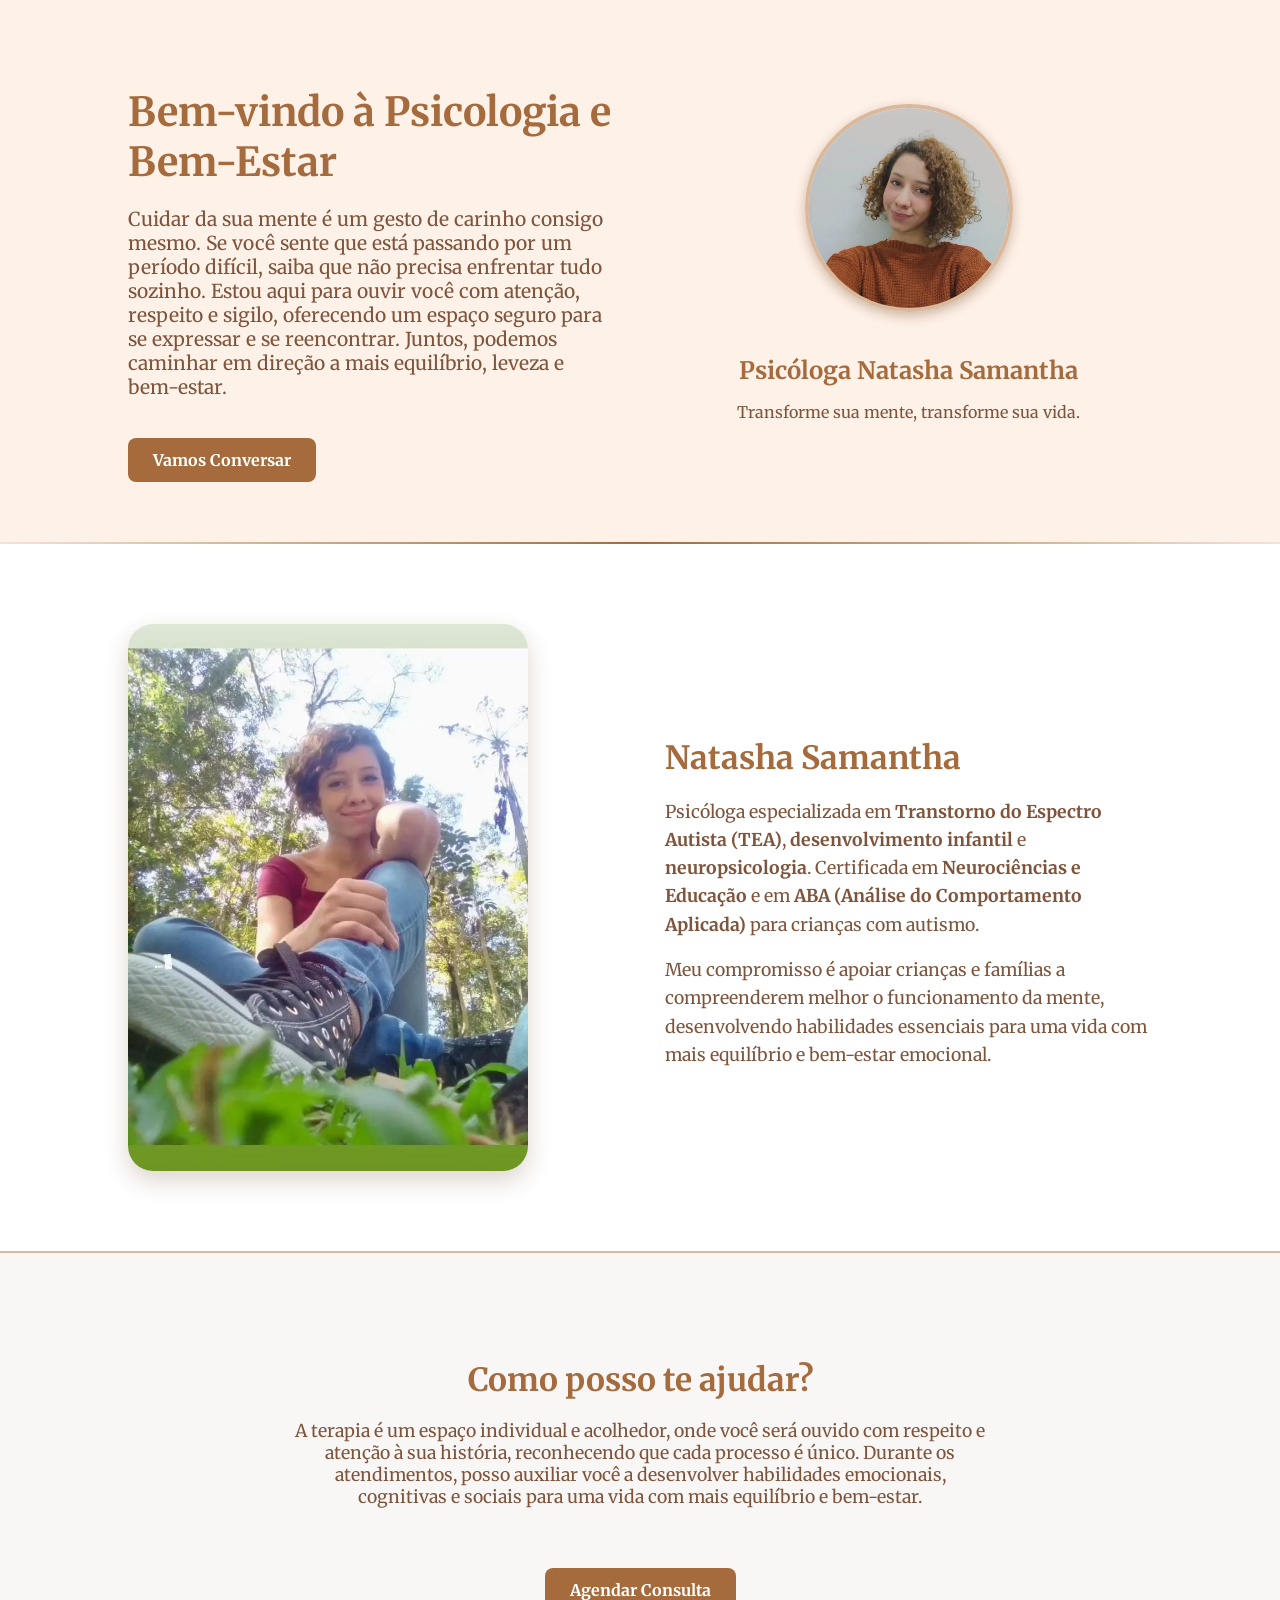
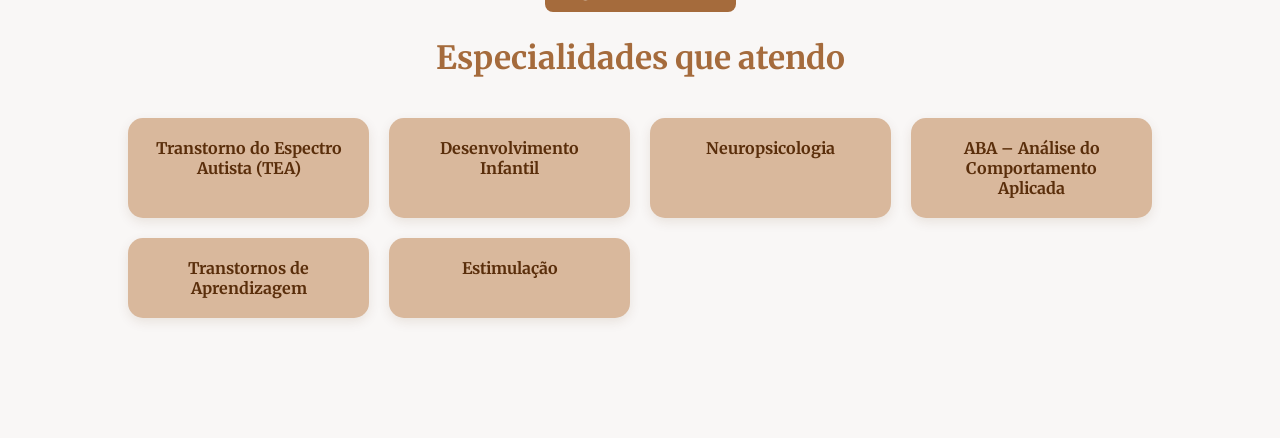
==== index.html @ 75f0b7cd "doc formatado" ====
<!DOCTYPE html>
<html lang="pt-BR">
<head>
  <meta charset="UTF-8">
  <meta name="viewport" content="width=device-width, initial-scale=1.0">
  <title>Psicologia e Bem-Estar</title>
  <link rel="stylesheet" href="css/style.css">
  <link href="https://fonts.googleapis.com/css2?family=Merriweather&display=swap" rel="stylesheet">
</head>
<body>
  <header class="header">
    <div class="content">
      <!-- Texto à esquerda -->
      <div class="text-section">
        <h1>Bem-vindo à Psicologia e Bem-Estar</h1>
        <p>Cuidar da sua mente é um gesto de carinho consigo mesmo. Se você sente que está passando por um período difícil, saiba que não precisa enfrentar tudo sozinho. Estou aqui para ouvir você com atenção, respeito e sigilo, oferecendo um espaço seguro para se expressar e se reencontrar. Juntos, podemos caminhar em direção a mais equilíbrio, leveza e bem-estar.</p>

        <!-- Botão do WhatsApp -->
        <a href="https://wa.me/5511951674628?text=Ol%C3%A1%21%20Gostaria%20de%20agendar%20uma%20consulta." 
           target="_blank" 
           class="btn-whatsapp">
          Vamos Conversar
        </a>
      </div>

      <!-- Foto e informações à direita -->
      <div class="image-section">
        <img src="img/psicologa.jpg" alt="Psicóloga Natasha Samantha" class="profile-pic">
        <h2>Psicóloga Natasha Samantha</h2>
        <p>Transforme sua mente, transforme sua vida.</p>
      </div>
    </div>
  </header>

  <hr class="section-divider">

<section class="about-section">
  <div class="about-container">

    <!-- Foto arredondada à esquerda -->
    <div class="about-image">
      <img src="img/natasha-floresta.jpg" alt="Natasha Samantha na natureza">
    </div>

    <!-- Texto à direita -->
    <div class="about-text">
      <h2>Natasha Samantha</h2>
      <p>
        Psicóloga especializada em <strong>Transtorno do Espectro Autista (TEA)</strong>, 
        <strong>desenvolvimento infantil</strong> e <strong>neuropsicologia</strong>.  
        Certificada em <strong>Neurociências e Educação</strong> e em  
        <strong>ABA (Análise do Comportamento Aplicada)</strong> para crianças com autismo.
      </p>
      <p>
        Meu compromisso é apoiar crianças e famílias a compreenderem melhor o funcionamento da mente, 
        desenvolvendo habilidades essenciais para uma vida com mais equilíbrio e bem-estar emocional.
      </p>
    </div>

  </div>
</section>

<section class="specialties-section">
  <div class="specialties-container">

    <h2>Como posso te ajudar?</h2>
    <p class="intro-text">
      A terapia é um espaço individual e acolhedor, onde você será ouvido com 
      respeito e atenção à sua história, reconhecendo que cada processo é único. 
      Durante os atendimentos, posso auxiliar você a desenvolver habilidades 
      emocionais, cognitivas e sociais para uma vida com mais equilíbrio e bem-estar.
    </p>

    <!-- Botão no topo -->
    <a href="https://wa.me/5511951674628?text=Ol%C3%A1%21%20Gostaria%20de%20agendar%20uma%20consulta." 
       class="btn-whatsapp" target="_blank">
       Agendar Consulta
    </a>

    
    
  
    <h2>Especialidades que atendo</h2>
    <div class="specialties-grid">
      <div class="specialty-card">Transtorno do Espectro Autista (TEA)</div>
      <div class="specialty-card">Desenvolvimento Infantil</div>
      <div class="specialty-card">Neuropsicologia</div>
      <div class="specialty-card">ABA – Análise do Comportamento Aplicada</div>
      <div class="specialty-card">Transtornos de Aprendizagem</div>
      <div class="specialty-card">Estimulação


</body>
</html>
---- css/style.css ----
@import url('https://fonts.googleapis.com/css2?family=Merriweather&display=swap');

body {
  margin: 0;
  font-family: 'Merriweather', serif;
  background-color: #f9f7f6;
  color: #5a2e0b;
}

/* HEADER PRINCIPAL */
.header {
  display: flex;
  justify-content: center;
  align-items: center;
  padding: 60px 10%;
  background: linear-gradient(rgba(255, 240, 230, 0.85), rgba(255, 240, 230, 0.85)), 
              url('../img/psicologa.png') no-repeat center/cover;
}

/* CONTAINER INTERNO */
.content {
  display: flex;
  justify-content: space-between;
  align-items: center;
  gap: 50px;
  max-width: 1200px;
  width: 100%;
}

/* TEXTO À ESQUERDA */
.text-section {
  flex: 1;
}

.text-section h1 {
  font-size: 2.5rem;
  color: #a56b3c;
  margin-bottom: 20px;
}

.text-section p {
  font-size: 1.2rem;
  color: #7e553c;
}

/* BOTÃO WHATSAPP */
.btn-whatsapp {
  display: inline-block;
  background-color: #a56b3c;
  color: #fff;
  text-decoration: none;
  padding: 12px 25px;
  margin-top: 20px;
  border-radius: 8px;
  font-size: 1rem;
  transition: 0.3s;
  font-weight: bold;
}

.btn-whatsapp:hover {
  background-color: #7e553c;
  transform: scale(1.05);
}

/* FOTO E INFORMAÇÕES À DIREITA */
.image-section {
  flex: 1;
  text-align: center;
}

.profile-pic {
  width: 200px;
  height: 200px;
  object-fit: cover;
  border-radius: 50%;
  border: 4px solid #d9b89c;
  box-shadow: 0 4px 12px rgba(90, 46, 11, 0.3);
  margin-bottom: 20px;
}

.image-section h2 {
  font-size: 1.5rem;
  color: #a56b3c;
  margin-bottom: 10px;
}

.image-section p {
  font-size: 1rem;
  color: #7e553c;
}

/* RESPONSIVO */
@media (max-width: 768px) {
  .content {
    flex-direction: column;
    text-align: center;
  }

  .text-section, .image-section {
    flex: unset;
  }
}

/* LINHA DECORATIVA ENTRE SEÇÕES */
.section-divider {
  border: 0;
  height: 2px;
  background: linear-gradient(to right, #f4e3d3, #a56b3c, #f4e3d3);
  margin: 0;
}

/* SEÇÃO SOBRE MIM */
.about-section {
  background-color: #ffffff;
  padding: 80px 10%;
  display: flex;
  justify-content: center;
}

.about-container {
  display: flex;
  align-items: center;
  justify-content: space-between;
  max-width: 1200px;
  width: 100%;
  gap: 50px;
}

.about-image {
  flex: 1;
  text-align: center;
}

.about-image img {
  width: 100%;
  max-width: 400px;
  border-radius: 25px; /* Bordas arredondadas */
  box-shadow: 0 10px 25px rgba(90, 46, 11, 0.2);
  object-fit: cover;
  display: block;
}

/* Texto */
.about-text {
  flex: 1;
  color: #5a2e0b;
}

.about-text h2 {
  font-size: 2rem;
  color: #a56b3c;
  margin-bottom: 20px;
}

.about-text p {
  font-size: 1.1rem;
  line-height: 1.6;
  color: #7e553c;
  margin-bottom: 15px;
}

/* Responsivo */
@media (max-width: 768px) {
  .about-container {
    flex-direction: column;
    text-align: center;
  }

  .about-image img {
    max-width: 300px;
    border-radius: 20px;
  }
}

/* SEÇÃO FINAL - ESPECIALIDADES */
.specialties-section {
  background-color: #f9f7f6; /* mesmo tom da primeira seção */
  padding: 80px 10%;
  text-align: center;
  border-top: 2px solid #d9b89c; /* linha decorativa sutil */
}

.specialties-container h2 {
  font-size: 2rem;
  color: #a56b3c;
  margin-bottom: 20px;
}

.intro-text {
  font-size: 1.1rem;
  color: #7e553c;
  max-width: 700px;
  margin: 0 auto 40px;
}

/* GRID DOS CARDS */
.specialties-grid {
  display: grid;
  grid-template-columns: repeat(4, 1fr);
  gap: 20px;
  margin: 40px 0;
}

.specialty-card {
  background-color: #d9b89c;
  padding: 20px;
  border-radius: 15px;
  font-size: 1rem;
  color: #5a2e0b;
  font-weight: bold;
  box-shadow: 0 4px 12px rgba(90, 46, 11, 0.1);
  transition: transform 0.3s;
}

.specialty-card:hover {
  transform: scale(1.03);
}

/* Texto final */
.final-text {
  font-size: 1rem;
  color: #7e553c;
  margin-bottom: 20px;
}

/* Responsividade */
@media (max-width: 992px) {
  .specialties-grid {
    grid-template-columns: repeat(2, 1fr);
  }
}

@media (max-width: 600px) {
  .specialties-grid {
    grid-template-columns: 1fr;
  }
}
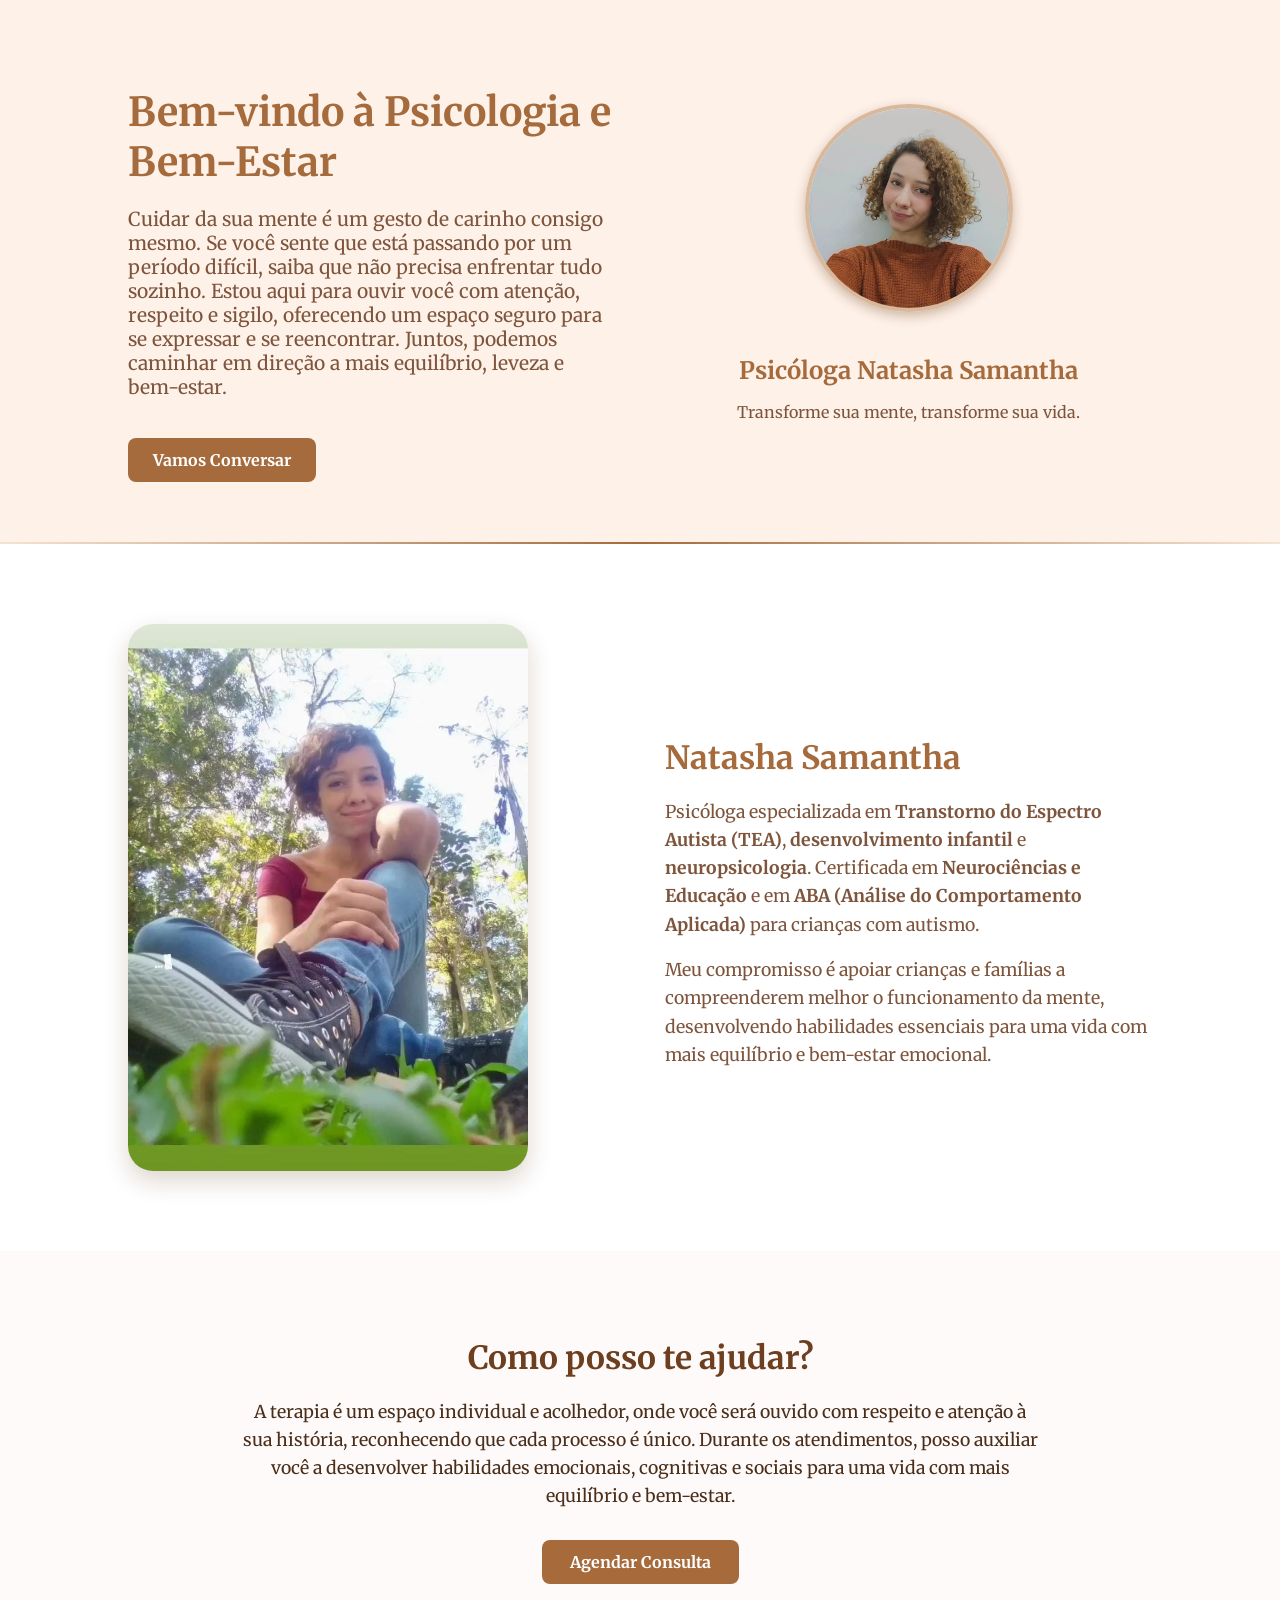
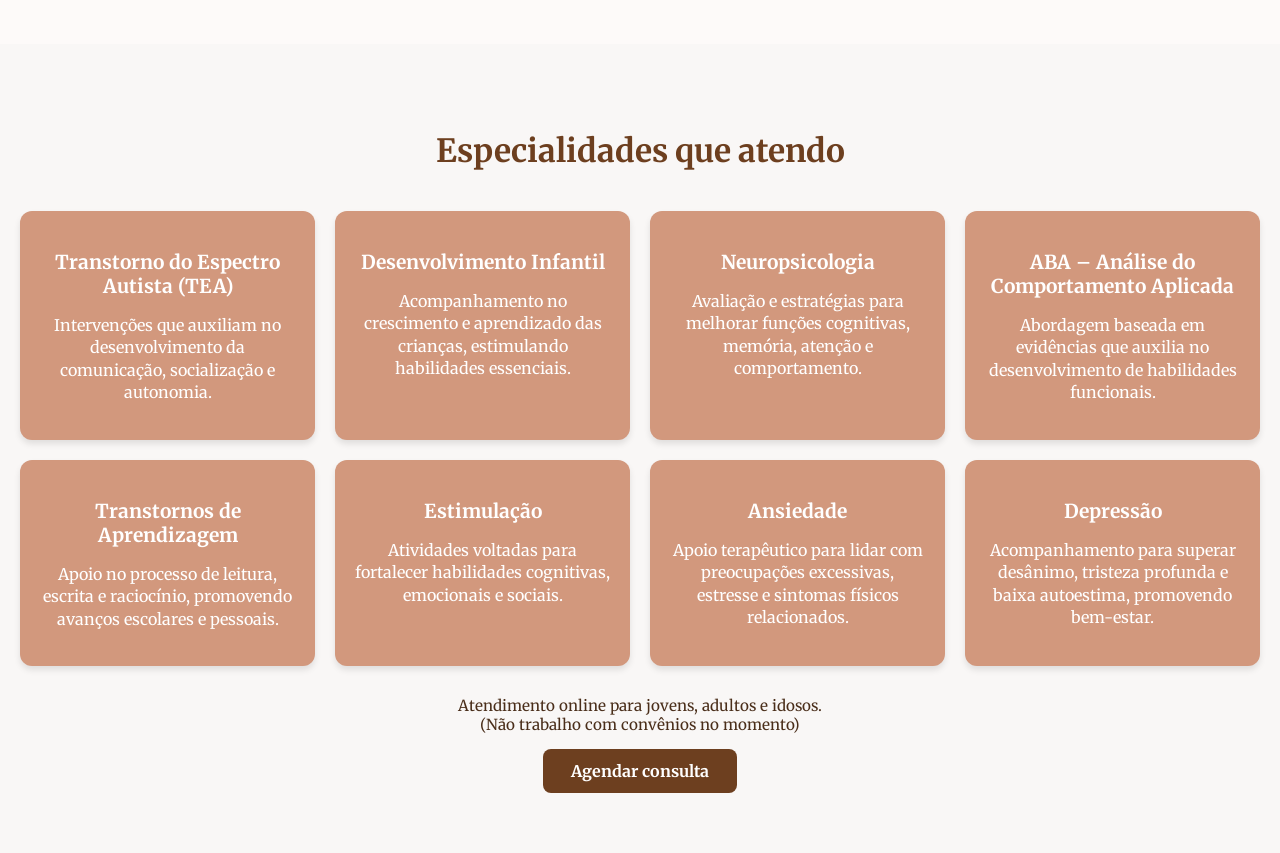
==== commit 0a275b20: "2 cards-ansiedade-depressao add e algumas alterações visuais" ====
--- a/index.html
+++ b/index.html
@@ -60,35 +60,60 @@
   </div>
 </section>
 
-<section class="specialties-section">
-  <div class="specialties-container">
-
+<section class="ajuda">
+  <div class="container">
     <h2>Como posso te ajudar?</h2>
-    <p class="intro-text">
-      A terapia é um espaço individual e acolhedor, onde você será ouvido com 
-      respeito e atenção à sua história, reconhecendo que cada processo é único. 
-      Durante os atendimentos, posso auxiliar você a desenvolver habilidades 
+    <p>
+      A terapia é um espaço individual e acolhedor, onde você será ouvido com respeito e atenção à sua história,
+      reconhecendo que cada processo é único. Durante os atendimentos, posso auxiliar você a desenvolver habilidades
       emocionais, cognitivas e sociais para uma vida com mais equilíbrio e bem-estar.
     </p>
-
-    <!-- Botão no topo -->
-    <a href="https://wa.me/5511951674628?text=Ol%C3%A1%21%20Gostaria%20de%20agendar%20uma%20consulta." 
-       class="btn-whatsapp" target="_blank">
-       Agendar Consulta
-    </a>
-
-    
-    
-  
-    <h2>Especialidades que atendo</h2>
-    <div class="specialties-grid">
-      <div class="specialty-card">Transtorno do Espectro Autista (TEA)</div>
-      <div class="specialty-card">Desenvolvimento Infantil</div>
-      <div class="specialty-card">Neuropsicologia</div>
-      <div class="specialty-card">ABA – Análise do Comportamento Aplicada</div>
-      <div class="specialty-card">Transtornos de Aprendizagem</div>
-      <div class="specialty-card">Estimulação
+    <a href="#contato" class="btn">Agendar Consulta</a>
+  </div>
+</section>
 
 
-</body>
-</html>
+    <section class="especialidades">
+  <div class="container">
+    <h2>Especialidades que atendo</h2>
+    <div class="grid">
+      <div class="card">
+        <h3>Transtorno do Espectro Autista (TEA)</h3>
+        <p>Intervenções que auxiliam no desenvolvimento da comunicação, socialização e autonomia.</p>
+      </div>
+      <div class="card">
+        <h3>Desenvolvimento Infantil</h3>
+        <p>Acompanhamento no crescimento e aprendizado das crianças, estimulando habilidades essenciais.</p>
+      </div>
+      <div class="card">
+        <h3>Neuropsicologia</h3>
+        <p>Avaliação e estratégias para melhorar funções cognitivas, memória, atenção e comportamento.</p>
+      </div>
+      <div class="card">
+        <h3>ABA – Análise do Comportamento Aplicada</h3>
+        <p>Abordagem baseada em evidências que auxilia no desenvolvimento de habilidades funcionais.</p>
+      </div>
+      <div class="card">
+        <h3>Transtornos de Aprendizagem</h3>
+        <p>Apoio no processo de leitura, escrita e raciocínio, promovendo avanços escolares e pessoais.</p>
+      </div>
+      <div class="card">
+        <h3>Estimulação</h3>
+        <p>Atividades voltadas para fortalecer habilidades cognitivas, emocionais e sociais.</p>
+      </div>
+      <div class="card">
+        <h3>Ansiedade</h3>
+        <p>Apoio terapêutico para lidar com preocupações excessivas, estresse e sintomas físicos relacionados.</p>
+      </div>
+      <div class="card">
+        <h3>Depressão</h3>
+        <p>Acompanhamento para superar desânimo, tristeza profunda e baixa autoestima, promovendo bem-estar.</p>
+      </div>
+    </div>
+    <p class="atendimento">
+      Atendimento online para jovens, adultos e idosos. <br>
+      (Não trabalho com convênios no momento)
+    </p>
+    <a href="#contato" class="btn">Agendar consulta</a>
+  </div>
+</section>
--- a/css/style.css
+++ b/css/style.css
@@ -172,66 +172,118 @@
   }
 }
 
-/* SEÇÃO FINAL - ESPECIALIDADES */
-.specialties-section {
-  background-color: #f9f7f6; /* mesmo tom da primeira seção */
-  padding: 80px 10%;
-  text-align: center;
-  border-top: 2px solid #d9b89c; /* linha decorativa sutil */
-}
-
-.specialties-container h2 {
+.ajuda {
+  background: #fdfaf9;
+  padding: 60px 20px;
+  display: flex;
+  justify-content: center;
+}
+
+.ajuda .container {
+  max-width: 800px;
+  text-align: center;
+}
+
+.ajuda h2 {
   font-size: 2rem;
-  color: #a56b3c;
-  margin-bottom: 20px;
-}
-
-.intro-text {
+  color: #6d3f1f;
+  margin-bottom: 20px;
+}
+
+.ajuda p {
   font-size: 1.1rem;
-  color: #7e553c;
-  max-width: 700px;
-  margin: 0 auto 40px;
-}
-
-/* GRID DOS CARDS */
-.specialties-grid {
+  line-height: 1.6;
+  color: #4a2e1a;
+  margin-bottom: 30px;
+}
+
+.ajuda .btn {
+  display: inline-block;
+  padding: 12px 28px;
+  background: #a66a3b;
+  color: #fff;
+  font-weight: bold;
+  border-radius: 8px;
+  text-decoration: none;
+  transition: background 0.3s ease;
+}
+
+.ajuda .btn:hover {
+  background: #8b5630;
+}
+
+/* Responsividade */
+@media (max-width: 768px) {
+  .ajuda h2 {
+    font-size: 1.6rem;
+  }
+  
+  .ajuda p {
+    font-size: 1rem;
+  }
+
+  .ajuda .btn {
+    width: 100%;
+    max-width: 280px;
+  }
+}
+
+
+.especialidades {
+  padding: 60px 20px;
+  text-align: center;
+}
+
+.especialidades h2 {
+  font-size: 2rem;
+  color: #6d3f1f;
+  margin-bottom: 40px;
+}
+
+.especialidades .grid {
   display: grid;
-  grid-template-columns: repeat(4, 1fr);
+  grid-template-columns: repeat(auto-fit, minmax(250px, 1fr));
   gap: 20px;
-  margin: 40px 0;
-}
-
-.specialty-card {
-  background-color: #d9b89c;
+  justify-content: center;
+}
+
+.especialidades .card {
+  background: #d2987d;
   padding: 20px;
-  border-radius: 15px;
+  border-radius: 12px;
+  box-shadow: 0 4px 6px rgba(0,0,0,0.1);
+  text-align: center;
+  color: #fff;
+}
+
+.especialidades .card h3 {
+  margin-bottom: 10px;
+  font-size: 1.2rem;
+  font-weight: bold;
+}
+
+.especialidades .card p {
   font-size: 1rem;
-  color: #5a2e0b;
-  font-weight: bold;
-  box-shadow: 0 4px 12px rgba(90, 46, 11, 0.1);
-  transition: transform 0.3s;
-}
-
-.specialty-card:hover {
-  transform: scale(1.03);
-}
-
-/* Texto final */
-.final-text {
-  font-size: 1rem;
-  color: #7e553c;
-  margin-bottom: 20px;
-}
-
-/* Responsividade */
-@media (max-width: 992px) {
-  .specialties-grid {
-    grid-template-columns: repeat(2, 1fr);
-  }
-}
-
-@media (max-width: 600px) {
-  .specialties-grid {
-    grid-template-columns: 1fr;
-  }
-}
+  line-height: 1.4;
+}
+
+.especialidades .atendimento {
+  margin: 30px 0 15px;
+  font-size: 0.95rem;
+  color: #4a2e1a;
+}
+
+.especialidades .btn {
+  display: inline-block;
+  padding: 12px 28px;
+  background: #6d3f1f;
+  color: #fff;
+  font-weight: bold;
+  border-radius: 8px;
+  text-decoration: none;
+  transition: background 0.3s ease;
+}
+
+.especialidades .btn:hover {
+  background: #5b3318;
+}
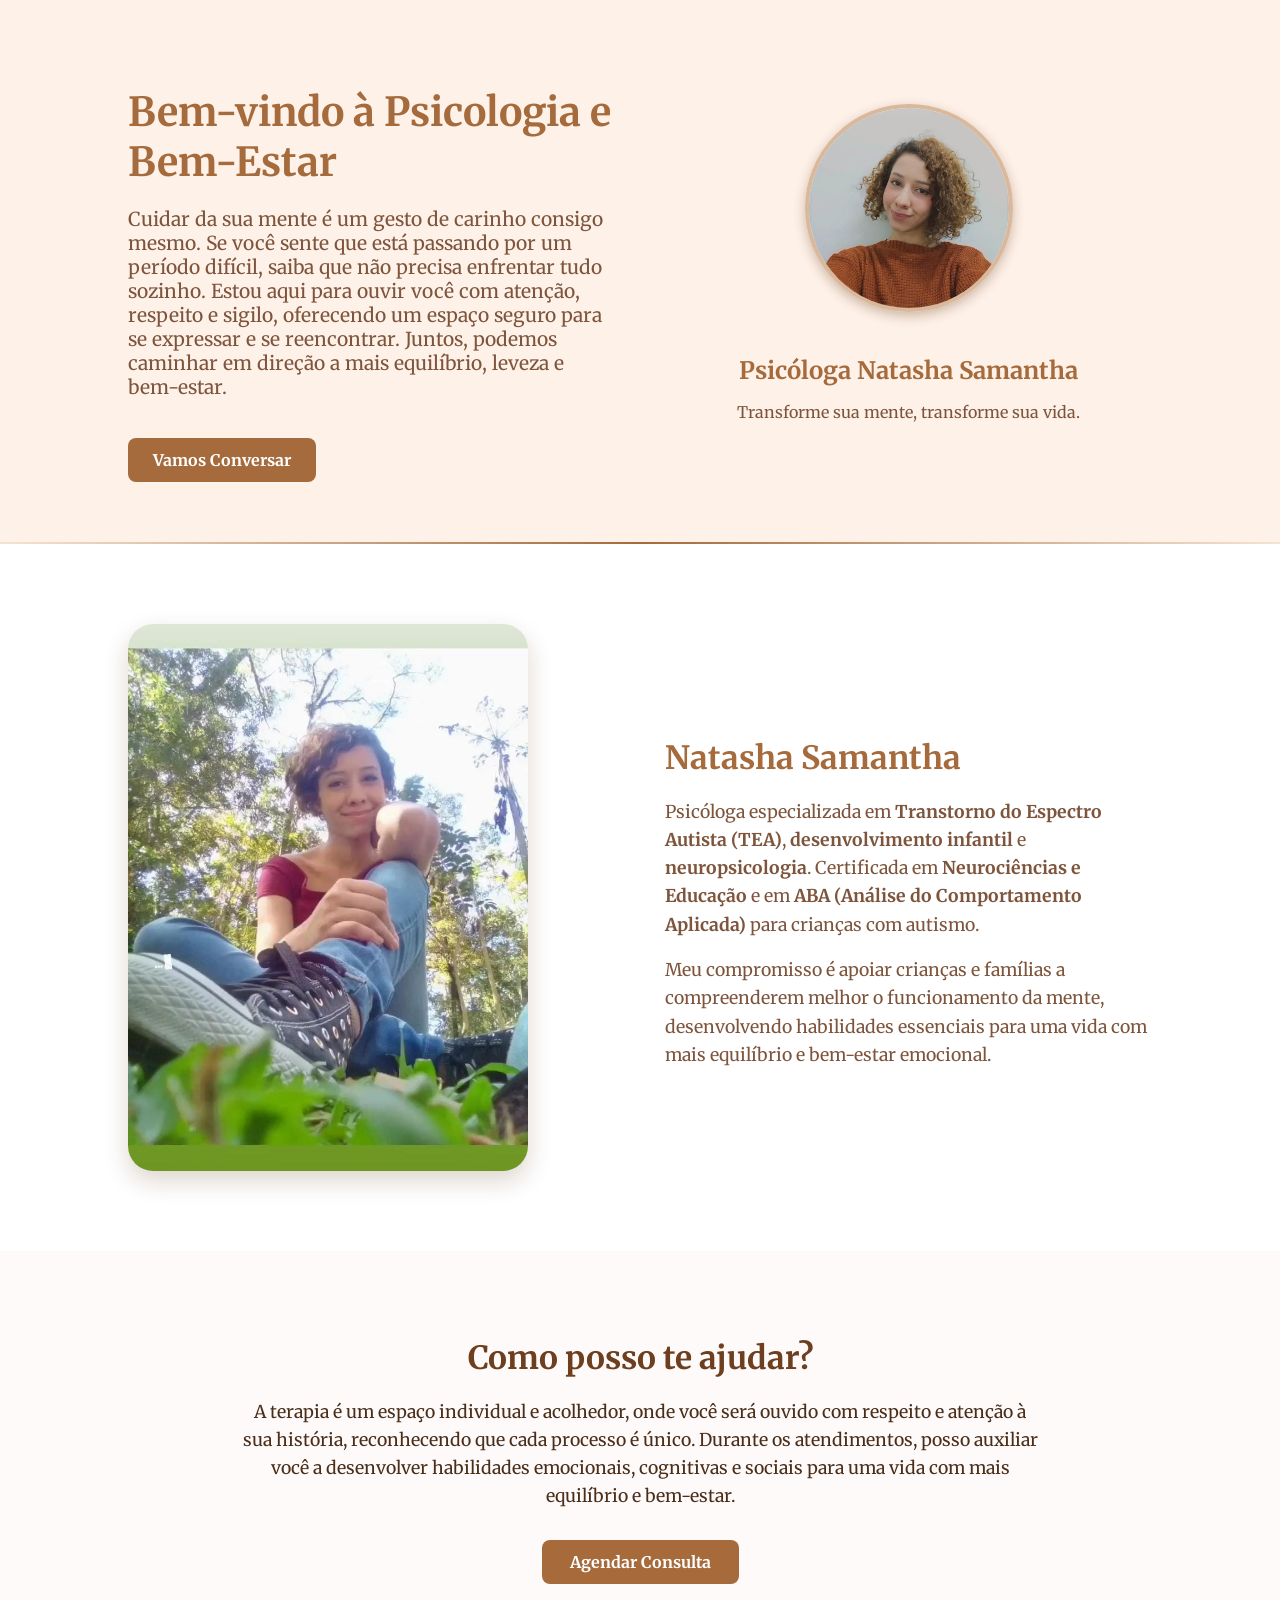
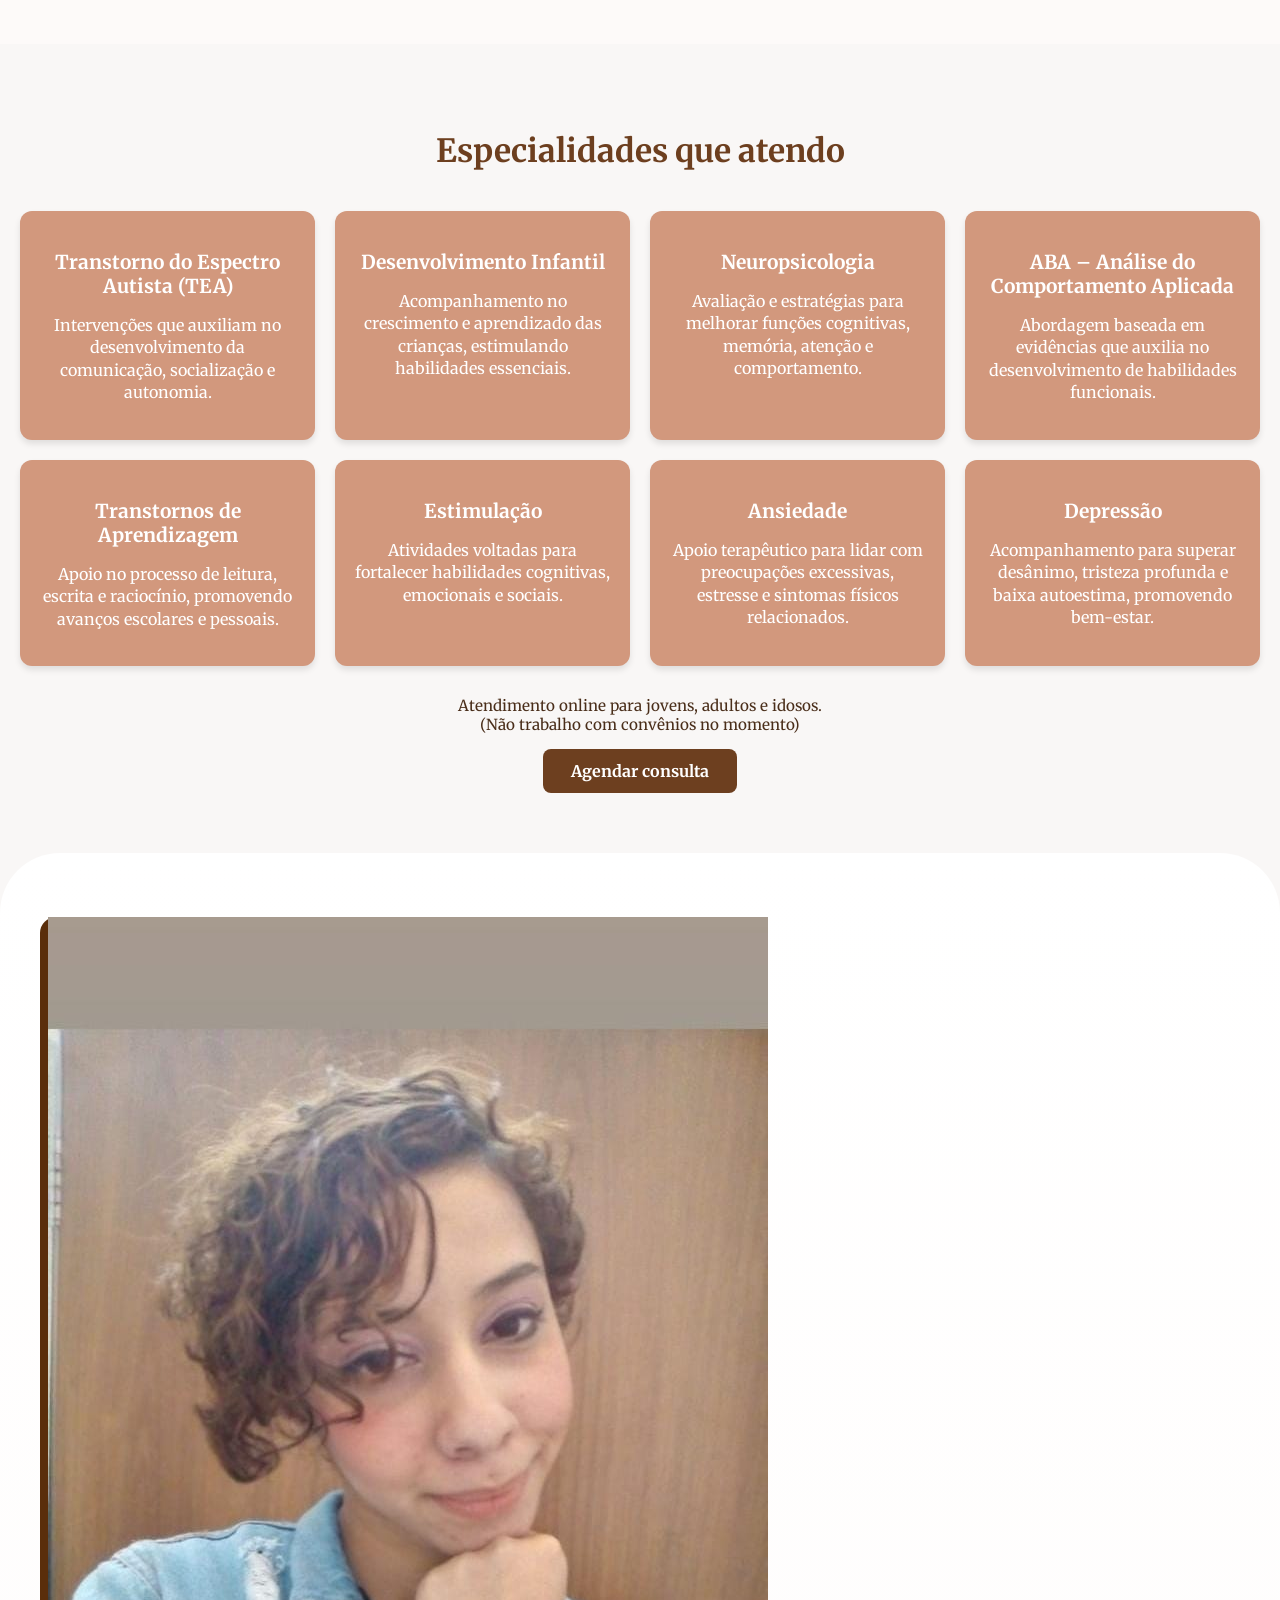
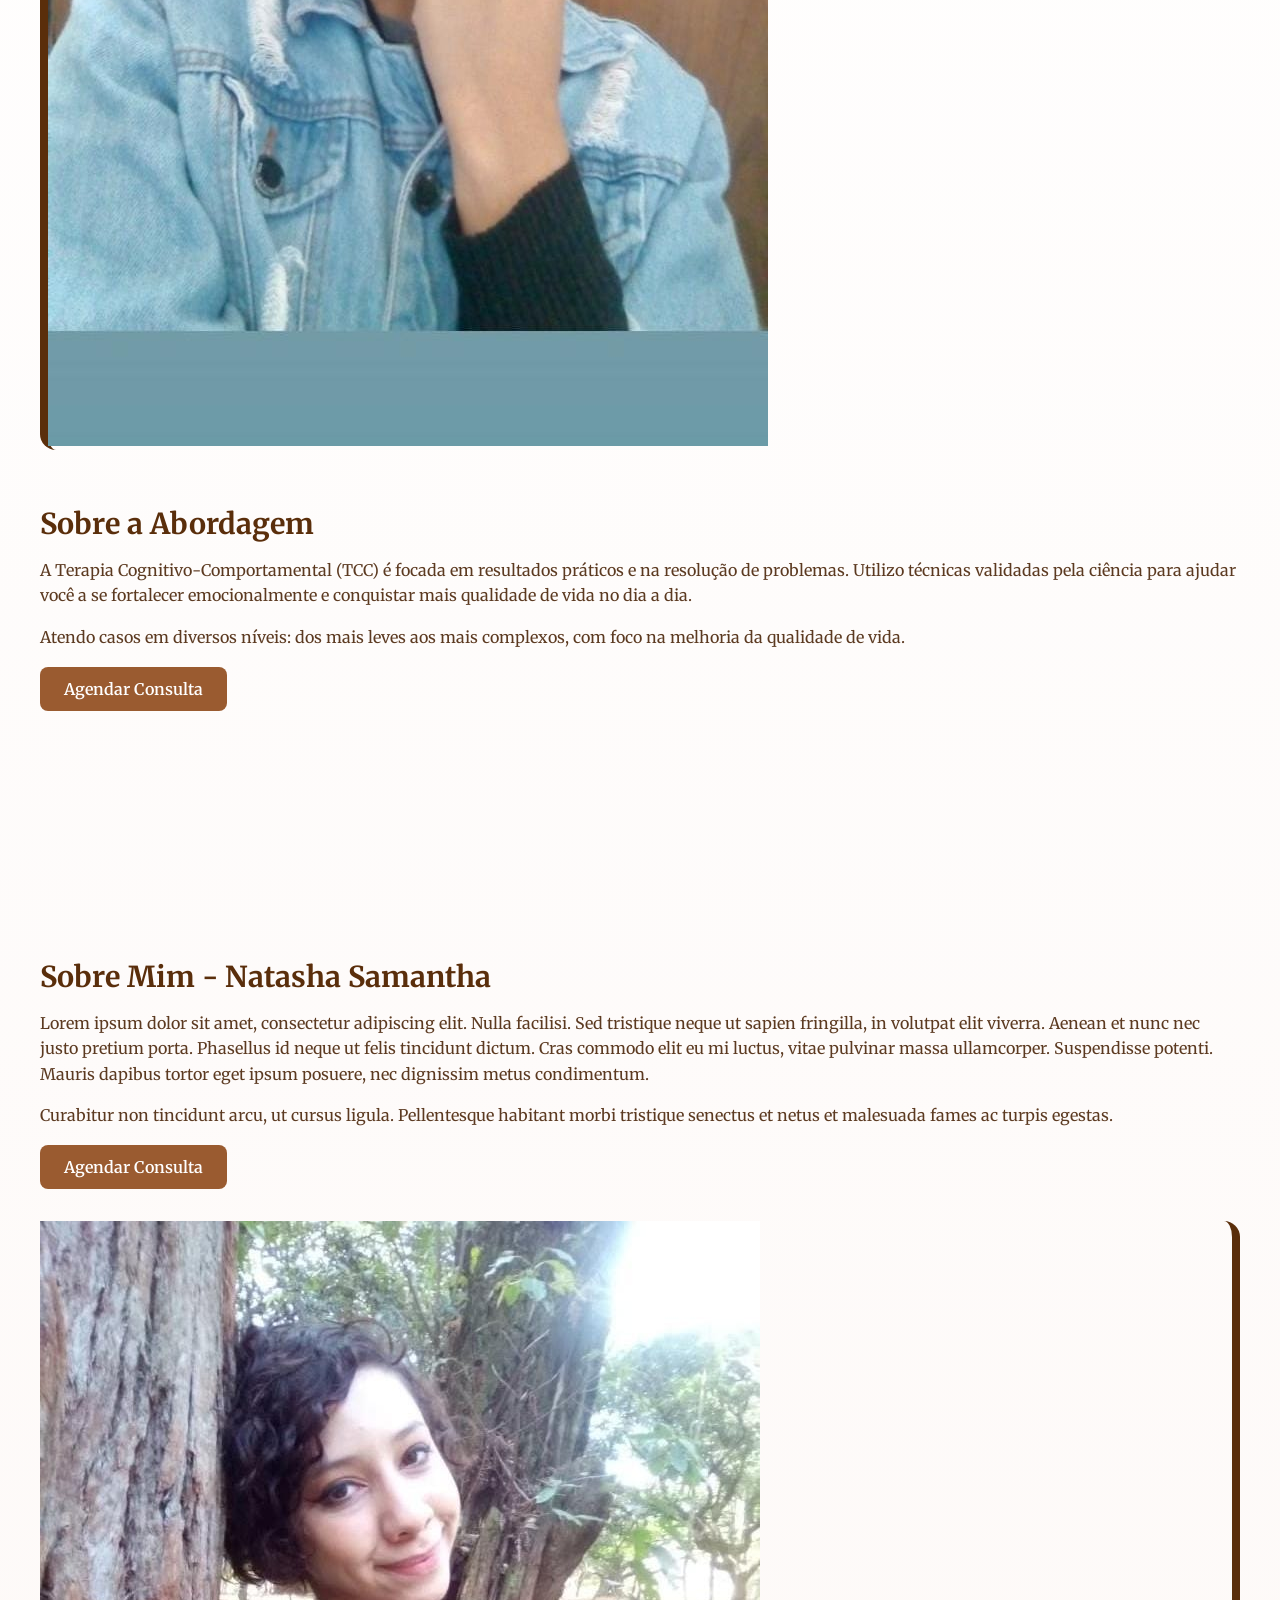
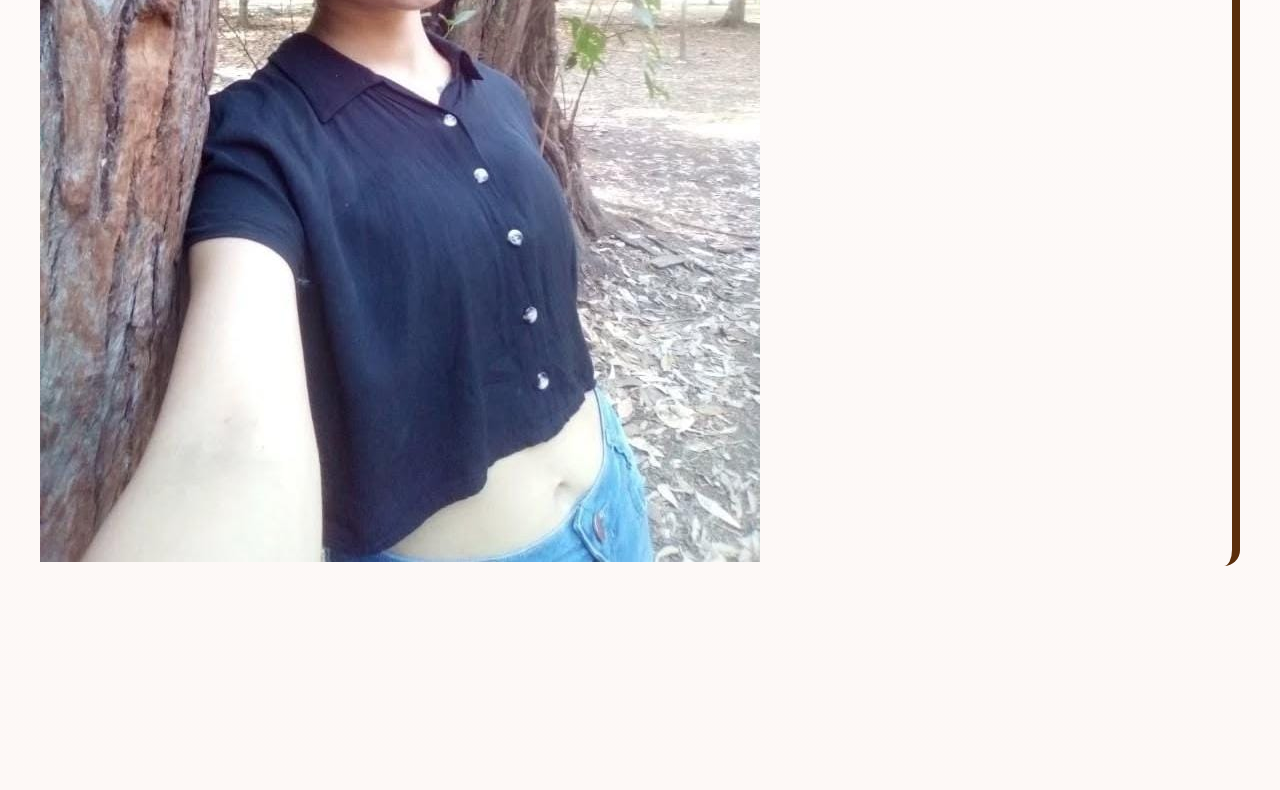
==== commit 5e562d5f: "add sobre abordagem TCC/ sobre mim e 2 imgs falta css das imgs" ====
--- a/index.html
+++ b/index.html
@@ -1,119 +1,212 @@
 <!DOCTYPE html>
 <html lang="pt-BR">
-<head>
-  <meta charset="UTF-8">
-  <meta name="viewport" content="width=device-width, initial-scale=1.0">
-  <title>Psicologia e Bem-Estar</title>
-  <link rel="stylesheet" href="css/style.css">
-  <link href="https://fonts.googleapis.com/css2?family=Merriweather&display=swap" rel="stylesheet">
-</head>
-<body>
-  <header class="header">
-    <div class="content">
-      <!-- Texto à esquerda -->
-      <div class="text-section">
-        <h1>Bem-vindo à Psicologia e Bem-Estar</h1>
-        <p>Cuidar da sua mente é um gesto de carinho consigo mesmo. Se você sente que está passando por um período difícil, saiba que não precisa enfrentar tudo sozinho. Estou aqui para ouvir você com atenção, respeito e sigilo, oferecendo um espaço seguro para se expressar e se reencontrar. Juntos, podemos caminhar em direção a mais equilíbrio, leveza e bem-estar.</p>
-
-        <!-- Botão do WhatsApp -->
-        <a href="https://wa.me/5511951674628?text=Ol%C3%A1%21%20Gostaria%20de%20agendar%20uma%20consulta." 
-           target="_blank" 
-           class="btn-whatsapp">
-          Vamos Conversar
-        </a>
-      </div>
-
-      <!-- Foto e informações à direita -->
-      <div class="image-section">
-        <img src="img/psicologa.jpg" alt="Psicóloga Natasha Samantha" class="profile-pic">
-        <h2>Psicóloga Natasha Samantha</h2>
-        <p>Transforme sua mente, transforme sua vida.</p>
+  <head>
+    <meta charset="UTF-8" />
+    <meta name="viewport" content="width=device-width, initial-scale=1.0" />
+    <title>Psicologia e Bem-Estar</title>
+    <link rel="stylesheet" href="css/style.css" />
+    <link
+      href="https://fonts.googleapis.com/css2?family=Merriweather&display=swap"
+      rel="stylesheet"
+    />
+  </head>
+  <body>
+    <header class="header">
+      <div class="content">
+        <!-- Texto à esquerda -->
+        <div class="text-section">
+          <h1>Bem-vindo à Psicologia e Bem-Estar</h1>
+          <p>
+            Cuidar da sua mente é um gesto de carinho consigo mesmo. Se você
+            sente que está passando por um período difícil, saiba que não
+            precisa enfrentar tudo sozinho. Estou aqui para ouvir você com
+            atenção, respeito e sigilo, oferecendo um espaço seguro para se
+            expressar e se reencontrar. Juntos, podemos caminhar em direção a
+            mais equilíbrio, leveza e bem-estar.
+          </p>
+
+          <!-- Botão do WhatsApp -->
+          <a
+            href="https://wa.me/5511951674628?text=Ol%C3%A1%21%20Gostaria%20de%20agendar%20uma%20consulta."
+            target="_blank"
+            class="btn-whatsapp"
+          >
+            Vamos Conversar
+          </a>
+        </div>
+
+        <!-- Foto e informações à direita -->
+        <div class="image-section">
+          <img
+            src="img/psicologa.jpg"
+            alt="Psicóloga Natasha Samantha"
+            class="profile-pic"
+          />
+          <h2>Psicóloga Natasha Samantha</h2>
+          <p>Transforme sua mente, transforme sua vida.</p>
+        </div>
+      </div>
+    </header>
+
+    <hr class="section-divider" />
+
+    <section class="about-section">
+      <div class="about-container">
+        <!-- Foto arredondada à esquerda -->
+        <div class="about-image">
+          <img
+            src="img/natasha-floresta.jpg"
+            alt="Natasha Samantha na natureza"
+          />
+        </div>
+
+        <!-- Texto à direita -->
+        <div class="about-text">
+          <h2>Natasha Samantha</h2>
+          <p>
+            Psicóloga especializada em
+            <strong>Transtorno do Espectro Autista (TEA)</strong>,
+            <strong>desenvolvimento infantil</strong> e
+            <strong>neuropsicologia</strong>. Certificada em
+            <strong>Neurociências e Educação</strong> e em
+            <strong>ABA (Análise do Comportamento Aplicada)</strong> para
+            crianças com autismo.
+          </p>
+          <p>
+            Meu compromisso é apoiar crianças e famílias a compreenderem melhor
+            o funcionamento da mente, desenvolvendo habilidades essenciais para
+            uma vida com mais equilíbrio e bem-estar emocional.
+          </p>
+        </div>
+      </div>
+    </section>
+
+    <section class="ajuda">
+      <div class="container">
+        <h2>Como posso te ajudar?</h2>
+        <p>
+          A terapia é um espaço individual e acolhedor, onde você será ouvido
+          com respeito e atenção à sua história, reconhecendo que cada processo
+          é único. Durante os atendimentos, posso auxiliar você a desenvolver
+          habilidades emocionais, cognitivas e sociais para uma vida com mais
+          equilíbrio e bem-estar.
+        </p>
+        <a href="#contato" class="btn">Agendar Consulta</a>
+      </div>
+    </section>
+
+    <section class="especialidades">
+      <div class="container">
+        <h2>Especialidades que atendo</h2>
+        <div class="grid">
+          <div class="card">
+            <h3>Transtorno do Espectro Autista (TEA)</h3>
+            <p>
+              Intervenções que auxiliam no desenvolvimento da comunicação,
+              socialização e autonomia.
+            </p>
+          </div>
+          <div class="card">
+            <h3>Desenvolvimento Infantil</h3>
+            <p>
+              Acompanhamento no crescimento e aprendizado das crianças,
+              estimulando habilidades essenciais.
+            </p>
+          </div>
+          <div class="card">
+            <h3>Neuropsicologia</h3>
+            <p>
+              Avaliação e estratégias para melhorar funções cognitivas, memória,
+              atenção e comportamento.
+            </p>
+          </div>
+          <div class="card">
+            <h3>ABA – Análise do Comportamento Aplicada</h3>
+            <p>
+              Abordagem baseada em evidências que auxilia no desenvolvimento de
+              habilidades funcionais.
+            </p>
+          </div>
+          <div class="card">
+            <h3>Transtornos de Aprendizagem</h3>
+            <p>
+              Apoio no processo de leitura, escrita e raciocínio, promovendo
+              avanços escolares e pessoais.
+            </p>
+          </div>
+          <div class="card">
+            <h3>Estimulação</h3>
+            <p>
+              Atividades voltadas para fortalecer habilidades cognitivas,
+              emocionais e sociais.
+            </p>
+          </div>
+          <div class="card">
+            <h3>Ansiedade</h3>
+            <p>
+              Apoio terapêutico para lidar com preocupações excessivas, estresse
+              e sintomas físicos relacionados.
+            </p>
+          </div>
+          <div class="card">
+            <h3>Depressão</h3>
+            <p>
+              Acompanhamento para superar desânimo, tristeza profunda e baixa
+              autoestima, promovendo bem-estar.
+            </p>
+          </div>
+        </div>
+        <p class="atendimento">
+          Atendimento online para jovens, adultos e idosos. <br />
+          (Não trabalho com convênios no momento)
+        </p>
+        <a href="#contato" class="btn">Agendar consulta</a>
+      </div>
+    </section>
+
+    <section class="sobre-section">
+  <div class="sobre-container">
+    <!-- Bloco 1: Foto Esquerda -->
+    <div class="sobre-item">
+      <div class="sobre-img foto-esquerda">
+        <img src="img/foto-esquerda.jpg" alt="">
+      </div>
+      <div class="sobre-texto">
+        <h2>Sobre a Abordagem</h2>
+        <p>
+          A Terapia Cognitivo-Comportamental (TCC) é focada em resultados práticos e na resolução de problemas. 
+          Utilizo técnicas validadas pela ciência para ajudar você a se fortalecer emocionalmente e conquistar 
+          mais qualidade de vida no dia a dia.
+        </p>
+        <p>
+          Atendo casos em diversos níveis: dos mais leves aos mais complexos, com foco na melhoria da qualidade de vida.
+        </p>
+        <a href="https://wa.me/5511961491013" class="btn">Agendar Consulta</a>
       </div>
     </div>
-  </header>
-
-  <hr class="section-divider">
-
-<section class="about-section">
-  <div class="about-container">
-
-    <!-- Foto arredondada à esquerda -->
-    <div class="about-image">
-      <img src="img/natasha-floresta.jpg" alt="Natasha Samantha na natureza">
+
+    <!-- Bloco 2: Foto Direita -->
+    <div class="sobre-item ">
+      <div class="sobre-texto">
+        <h2>Sobre Mim - Natasha Samantha</h2>
+        <p>
+          Lorem ipsum dolor sit amet, consectetur adipiscing elit. Nulla facilisi. Sed tristique neque ut sapien 
+          fringilla, in volutpat elit viverra. Aenean et nunc nec justo pretium porta. Phasellus id neque ut felis 
+          tincidunt dictum. Cras commodo elit eu mi luctus, vitae pulvinar massa ullamcorper. Suspendisse potenti. 
+          Mauris dapibus tortor eget ipsum posuere, nec dignissim metus condimentum.
+        </p>
+        <p>
+          Curabitur non tincidunt arcu, ut cursus ligula. Pellentesque habitant morbi tristique senectus et netus 
+          et malesuada fames ac turpis egestas.
+        </p>
+        <a href="https://wa.me/5511961491013" class="btn">Agendar Consulta</a>
+      </div>
+      <div class="sobre-img foto-direita">
+        <img src="img/foto-direita.jpg" alt="">
+      </div>
     </div>
-
-    <!-- Texto à direita -->
-    <div class="about-text">
-      <h2>Natasha Samantha</h2>
-      <p>
-        Psicóloga especializada em <strong>Transtorno do Espectro Autista (TEA)</strong>, 
-        <strong>desenvolvimento infantil</strong> e <strong>neuropsicologia</strong>.  
-        Certificada em <strong>Neurociências e Educação</strong> e em  
-        <strong>ABA (Análise do Comportamento Aplicada)</strong> para crianças com autismo.
-      </p>
-      <p>
-        Meu compromisso é apoiar crianças e famílias a compreenderem melhor o funcionamento da mente, 
-        desenvolvendo habilidades essenciais para uma vida com mais equilíbrio e bem-estar emocional.
-      </p>
-    </div>
-
   </div>
 </section>
 
-<section class="ajuda">
-  <div class="container">
-    <h2>Como posso te ajudar?</h2>
-    <p>
-      A terapia é um espaço individual e acolhedor, onde você será ouvido com respeito e atenção à sua história,
-      reconhecendo que cada processo é único. Durante os atendimentos, posso auxiliar você a desenvolver habilidades
-      emocionais, cognitivas e sociais para uma vida com mais equilíbrio e bem-estar.
-    </p>
-    <a href="#contato" class="btn">Agendar Consulta</a>
-  </div>
-</section>
-
-
-    <section class="especialidades">
-  <div class="container">
-    <h2>Especialidades que atendo</h2>
-    <div class="grid">
-      <div class="card">
-        <h3>Transtorno do Espectro Autista (TEA)</h3>
-        <p>Intervenções que auxiliam no desenvolvimento da comunicação, socialização e autonomia.</p>
-      </div>
-      <div class="card">
-        <h3>Desenvolvimento Infantil</h3>
-        <p>Acompanhamento no crescimento e aprendizado das crianças, estimulando habilidades essenciais.</p>
-      </div>
-      <div class="card">
-        <h3>Neuropsicologia</h3>
-        <p>Avaliação e estratégias para melhorar funções cognitivas, memória, atenção e comportamento.</p>
-      </div>
-      <div class="card">
-        <h3>ABA – Análise do Comportamento Aplicada</h3>
-        <p>Abordagem baseada em evidências que auxilia no desenvolvimento de habilidades funcionais.</p>
-      </div>
-      <div class="card">
-        <h3>Transtornos de Aprendizagem</h3>
-        <p>Apoio no processo de leitura, escrita e raciocínio, promovendo avanços escolares e pessoais.</p>
-      </div>
-      <div class="card">
-        <h3>Estimulação</h3>
-        <p>Atividades voltadas para fortalecer habilidades cognitivas, emocionais e sociais.</p>
-      </div>
-      <div class="card">
-        <h3>Ansiedade</h3>
-        <p>Apoio terapêutico para lidar com preocupações excessivas, estresse e sintomas físicos relacionados.</p>
-      </div>
-      <div class="card">
-        <h3>Depressão</h3>
-        <p>Acompanhamento para superar desânimo, tristeza profunda e baixa autoestima, promovendo bem-estar.</p>
-      </div>
-    </div>
-    <p class="atendimento">
-      Atendimento online para jovens, adultos e idosos. <br>
-      (Não trabalho com convênios no momento)
-    </p>
-    <a href="#contato" class="btn">Agendar consulta</a>
-  </div>
-</section>
+  </body>
+</html>
--- a/css/style.css
+++ b/css/style.css
@@ -287,3 +287,87 @@
 .especialidades .btn:hover {
   background: #5b3318;
 }
+
+/* Seção Sobre */
+.sobre-section {
+  background: linear-gradient(to bottom, #fff, #fdf8f6);
+  border-top-left-radius: 60px;
+  border-top-right-radius: 60px;
+  padding: 4rem 2rem;
+}
+
+.sobre-container {
+  display: flex;
+  flex-direction: column;
+  gap: 4rem;
+  max-width: 1200px;
+  margin: 0 auto;
+}
+
+/* Estrutura de cada bloco */
+.sobre-item {
+  display: flex;
+  align-items: center;
+  gap: 2rem;
+  flex-wrap: wrap;
+  margin-bottom: 10rem;
+}
+
+.sobre-item.invertido {
+  flex-direction: row-reverse;
+}
+
+/* Imagens */
+.sobre-img {
+  flex: 1 1 40%;
+  min-height: 280px;
+  border-radius: 1rem;
+  background-size: cover;
+  background-position: center;
+  position: relative;
+}
+
+.foto-esquerda {
+  background-image: url('foto-esquerda.jpg'); /* substitua depois */
+  border-left: 8px solid #5a2e0b;
+}
+
+.foto-direita {
+  background-image: url('foto-direita.jpg'); /* substitua depois */
+  border-right: 8px solid #5a2e0b;
+}
+
+/* Texto */
+.sobre-texto {
+  flex: 1 1 50%;
+}
+
+.sobre-texto h2 {
+  font-size: 1.8rem;
+  font-weight: bold;
+  color: #5a2e0b;
+  margin-bottom: 1rem;
+}
+
+.sobre-texto p {
+  color: #5c3a21;
+  margin-bottom: 1rem;
+  line-height: 1.6;
+}
+
+/* Botão */
+.btn {
+  display: inline-block;
+  background: #9a5b30;
+  color: #fff;
+  padding: 0.75rem 1.5rem;
+  border-radius: 0.5rem;
+  font-weight: 600;
+  text-decoration: none;
+  transition: transform 0.3s ease, background 0.3s ease;
+}
+
+.btn:hover {
+  transform: scale(1.05);
+  background: #7c3e12;
+}
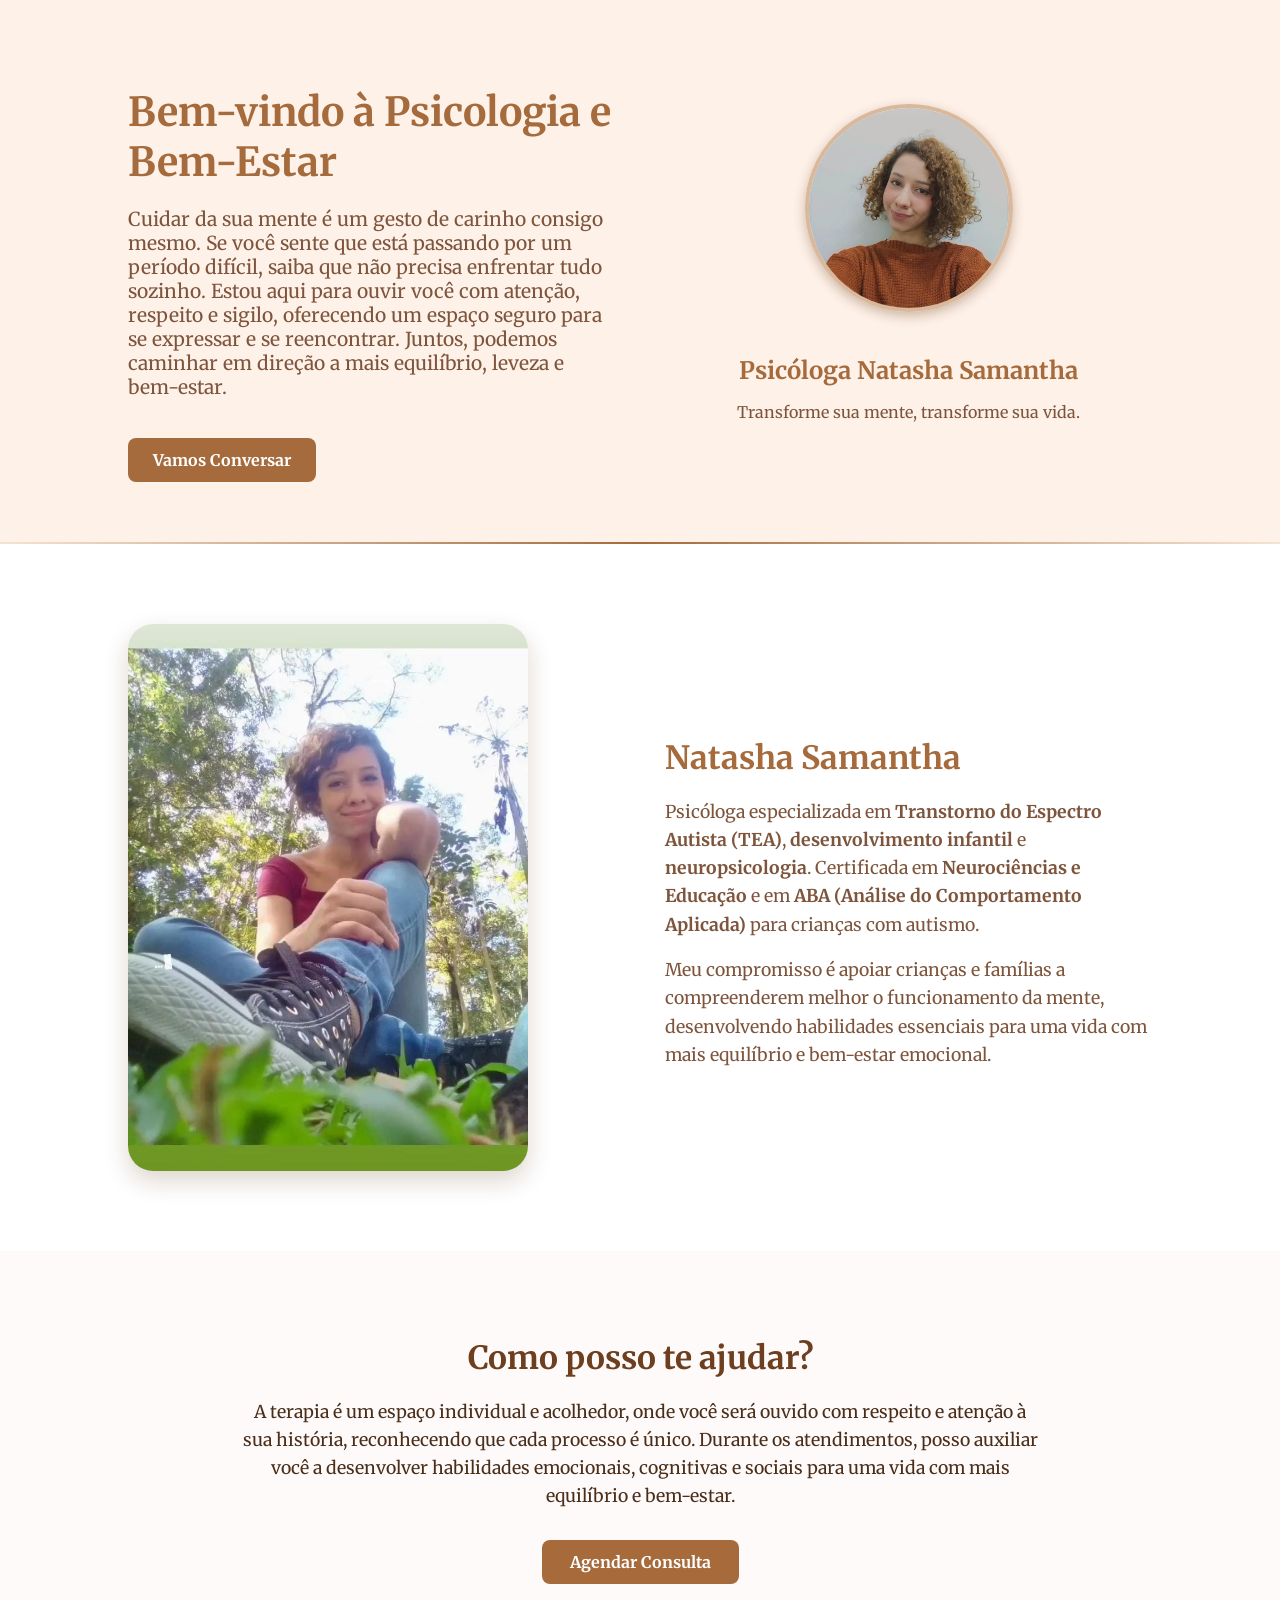
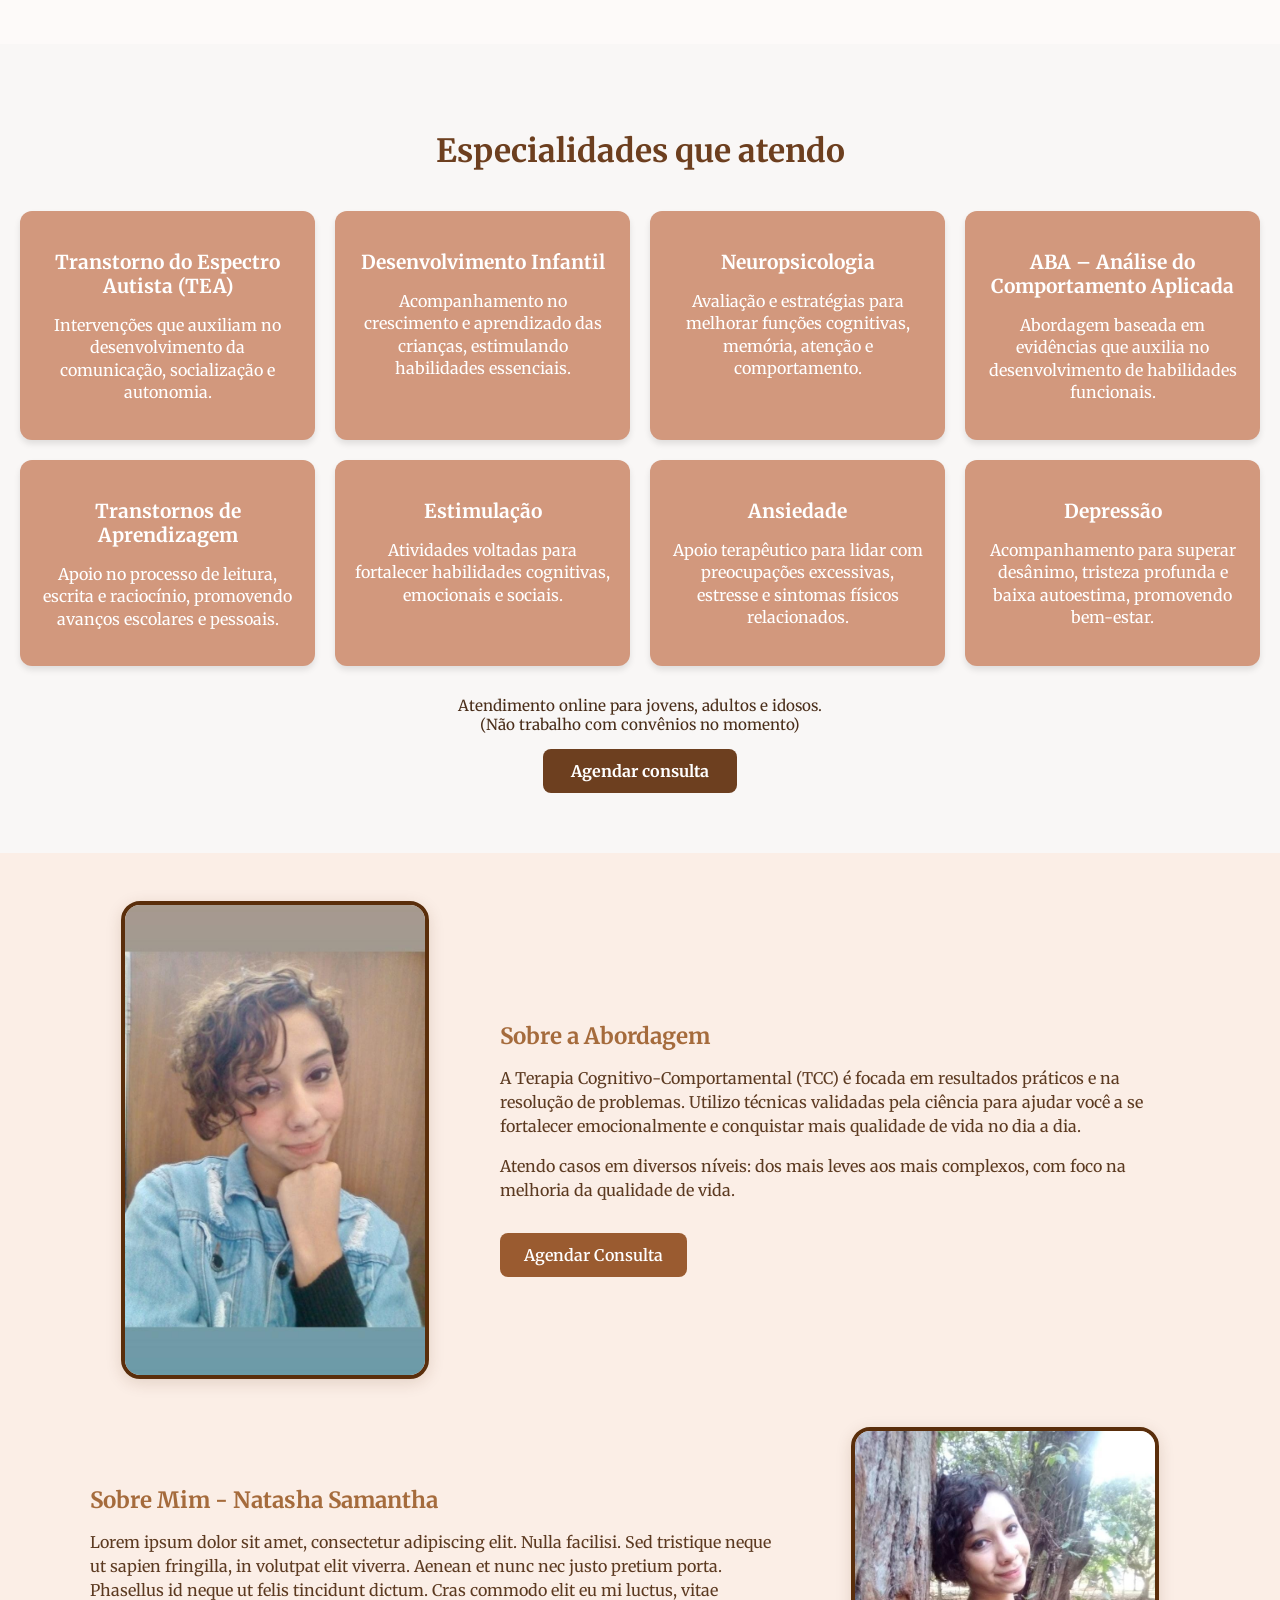
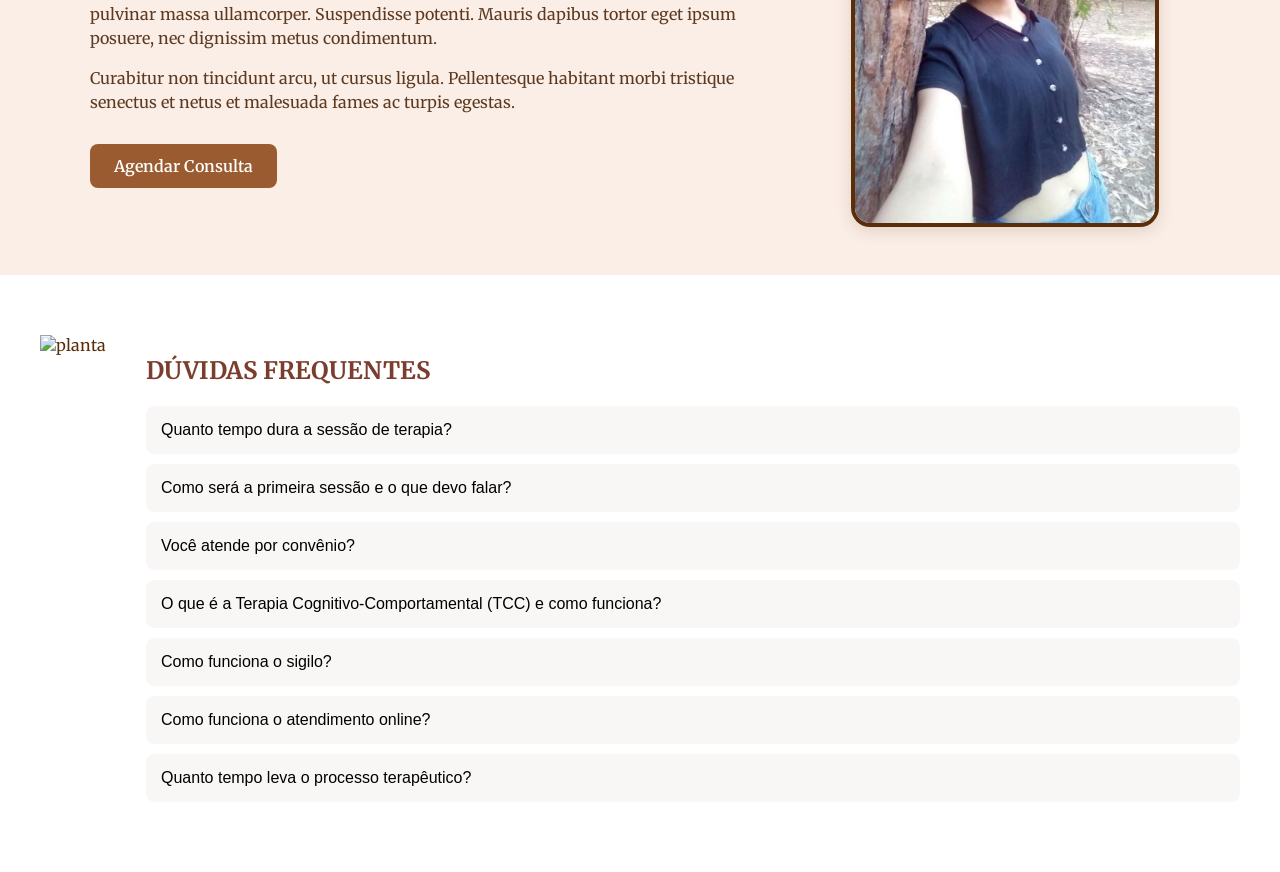
==== commit ab141fa0: "FAQ perguntas frequentes  e respostas add" ====
--- a/index.html
+++ b/index.html
@@ -208,5 +208,69 @@
   </div>
 </section>
 
+<section class="faq-section">
+  <div class="faq-container">
+    <!-- Imagem -->
+    <div class="faq-img">
+      <img src="planta.jpg" alt="planta">
+    </div>
+
+    <!-- Perguntas -->
+    <div class="faq-content">
+      <h2>DÚVIDAS FREQUENTES</h2>
+
+      <div class="faq-item">
+        <button class="faq-question">Quanto tempo dura a sessão de terapia?</button>
+        <div class="faq-answer">
+          <p>Lorem ipsum dolor sit amet, consectetur adipiscing elit.</p>
+        </div>
+      </div>
+
+      <div class="faq-item">
+        <button class="faq-question">Como será a primeira sessão e o que devo falar?</button>
+        <div class="faq-answer">
+          <p>Lorem ipsum dolor sit amet, consectetur adipiscing elit.</p>
+        </div>
+      </div>
+
+      <div class="faq-item">
+        <button class="faq-question">Você atende por convênio?</button>
+        <div class="faq-answer">
+          <p>Lorem ipsum dolor sit amet, consectetur adipiscing elit.</p>
+        </div>
+      </div>
+
+      <div class="faq-item">
+        <button class="faq-question">O que é a Terapia Cognitivo-Comportamental (TCC) e como funciona?</button>
+        <div class="faq-answer">
+          <p>Lorem ipsum dolor sit amet, consectetur adipiscing elit.</p>
+        </div>
+      </div>
+
+      <div class="faq-item">
+        <button class="faq-question">Como funciona o sigilo?</button>
+        <div class="faq-answer">
+          <p>Lorem ipsum dolor sit amet, consectetur adipiscing elit.</p>
+        </div>
+      </div>
+
+      <div class="faq-item">
+        <button class="faq-question">Como funciona o atendimento online?</button>
+        <div class="faq-answer">
+          <p>Lorem ipsum dolor sit amet, consectetur adipiscing elit.</p>
+        </div>
+      </div>
+
+      <div class="faq-item">
+        <button class="faq-question">Quanto tempo leva o processo terapêutico?</button>
+        <div class="faq-answer">
+          <p>Lorem ipsum dolor sit amet, consectetur adipiscing elit.</p>
+        </div>
+      </div>
+    </div>
+  </div>
+</section>
+
+
   </body>
 </html>
--- a/css/style.css
+++ b/css/style.css
@@ -1,8 +1,8 @@
-@import url('https://fonts.googleapis.com/css2?family=Merriweather&display=swap');
+@import url("https://fonts.googleapis.com/css2?family=Merriweather&display=swap");
 
 body {
   margin: 0;
-  font-family: 'Merriweather', serif;
+  font-family: "Merriweather", serif;
   background-color: #f9f7f6;
   color: #5a2e0b;
 }
@@ -13,8 +13,11 @@
   justify-content: center;
   align-items: center;
   padding: 60px 10%;
-  background: linear-gradient(rgba(255, 240, 230, 0.85), rgba(255, 240, 230, 0.85)), 
-              url('../img/psicologa.png') no-repeat center/cover;
+  background: linear-gradient(
+      rgba(255, 240, 230, 0.85),
+      rgba(255, 240, 230, 0.85)
+    ),
+    url("../img/psicologa.png") no-repeat center/cover;
 }
 
 /* CONTAINER INTERNO */
@@ -96,7 +99,8 @@
     text-align: center;
   }
 
-  .text-section, .image-section {
+  .text-section,
+  .image-section {
     flex: unset;
   }
 }
@@ -217,7 +221,7 @@
   .ajuda h2 {
     font-size: 1.6rem;
   }
-  
+
   .ajuda p {
     font-size: 1rem;
   }
@@ -227,7 +231,6 @@
     max-width: 280px;
   }
 }
-
 
 .especialidades {
   padding: 60px 20px;
@@ -251,7 +254,7 @@
   background: #d2987d;
   padding: 20px;
   border-radius: 12px;
-  box-shadow: 0 4px 6px rgba(0,0,0,0.1);
+  box-shadow: 0 4px 6px rgba(0, 0, 0, 0.1);
   text-align: center;
   color: #fff;
 }
@@ -290,69 +293,91 @@
 
 /* Seção Sobre */
 .sobre-section {
-  background: linear-gradient(to bottom, #fff, #fdf8f6);
-  border-top-left-radius: 60px;
-  border-top-right-radius: 60px;
-  padding: 4rem 2rem;
+  background: #fbeee6;
+  border-top-left-radius: 0;
+  border-top-right-radius: 0;
+  padding: 3rem 0;
 }
 
 .sobre-container {
   display: flex;
   flex-direction: column;
-  gap: 4rem;
-  max-width: 1200px;
+  gap: 3rem;
+  max-width: 1100px;
   margin: 0 auto;
+  background: transparent;
 }
 
 /* Estrutura de cada bloco */
 .sobre-item {
   display: flex;
   align-items: center;
-  gap: 2rem;
-  flex-wrap: wrap;
-  margin-bottom: 10rem;
-}
-
-.sobre-item.invertido {
-  flex-direction: row-reverse;
+  gap: 2.5rem;
+  flex-wrap: nowrap;
+  margin-bottom: 0;
 }
 
 /* Imagens */
 .sobre-img {
-  flex: 1 1 40%;
-  min-height: 280px;
-  border-radius: 1rem;
-  background-size: cover;
-  background-position: center;
-  position: relative;
-}
-
-.foto-esquerda {
-  background-image: url('foto-esquerda.jpg'); /* substitua depois */
-  border-left: 8px solid #5a2e0b;
-}
-
+  flex: 0 0 370px; /* imagem maior */
+  display: flex;
+  justify-content: center;
+  align-items: center;
+}
+
+.sobre-img img {
+  width: 100%;
+  max-width: 300px;
+  height: auto;
+  border-radius: 1.2rem;
+  border: 4px solid #5a2e0b;
+  box-shadow: 0 4px 16px rgba(90, 46, 11, 0.15);
+  object-fit: cover;
+  display: block;
+}
+
+.foto-esquerda,
 .foto-direita {
-  background-image: url('foto-direita.jpg'); /* substitua depois */
-  border-right: 8px solid #5a2e0b;
+  border: none;
 }
 
 /* Texto */
 .sobre-texto {
-  flex: 1 1 50%;
-}
+  flex: 1 1 0;
+  min-width: 200px;
+  padding: 0;
+}
+
 
 .sobre-texto h2 {
-  font-size: 1.8rem;
-  font-weight: bold;
-  color: #5a2e0b;
-  margin-bottom: 1rem;
+  font-size: 1.4rem;
+  font-weight: bold;
+  color: #a56b3c;
+  margin-bottom: 0.7rem;
 }
 
 .sobre-texto p {
   color: #5c3a21;
-  margin-bottom: 1rem;
-  line-height: 1.6;
+  margin-bottom: 0.7rem;
+  line-height: 1.5;
+  font-size: 1rem;
+}
+
+/* Responsivo */
+@media (max-width: 900px) {
+  .sobre-item {
+    flex-direction: column;
+    gap: 1.2rem;
+  }
+  .sobre-img img {
+    max-width: 220px;
+  }
+  .sobre-texto h2 {
+    font-size: 1.1rem;
+  }
+  .sobre-texto p {
+    font-size: 0.95rem;
+  }
 }
 
 /* Botão */
@@ -371,3 +396,70 @@
   transform: scale(1.05);
   background: #7c3e12;
 }
+
+.sobre-texto .btn {
+  margin-top: 1.2rem;
+}
+
+.faq-section {
+  background: #fff;
+  padding: 60px 20px;
+}
+
+.faq-container {
+  display: flex;
+  justify-content: center;
+  align-items: flex-start;
+  gap: 40px;
+  max-width: 1200px;
+  margin: 0 auto;
+}
+
+.faq-img img {
+  max-width: 300px;
+  height: auto;
+}
+
+.faq-content {
+  flex: 1;
+}
+
+.faq-content h2 {
+  color: #7b3e2e;
+  font-weight: bold;
+  margin-bottom: 20px;
+}
+
+.faq-item {
+  margin-bottom: 10px;
+  border-radius: 8px;
+  overflow: hidden;
+}
+
+.faq-question {
+  width: 100%;
+  padding: 15px;
+  background: #f9f7f6;
+  border: none;
+  text-align: left;
+  font-size: 16px;
+  cursor: pointer;
+  border-radius: 8px;
+  transition: background 0.3s ease;
+}
+
+.faq-question:hover {
+  background: #ece9e7;
+}
+
+.faq-answer {
+  max-height: 0;
+  overflow: hidden;
+  background: #fff;
+  padding: 0 15px;
+  transition: max-height 1s ease, padding 1s ease;
+}
+
+.faq-answer p {
+  margin: 15px 0;
+}
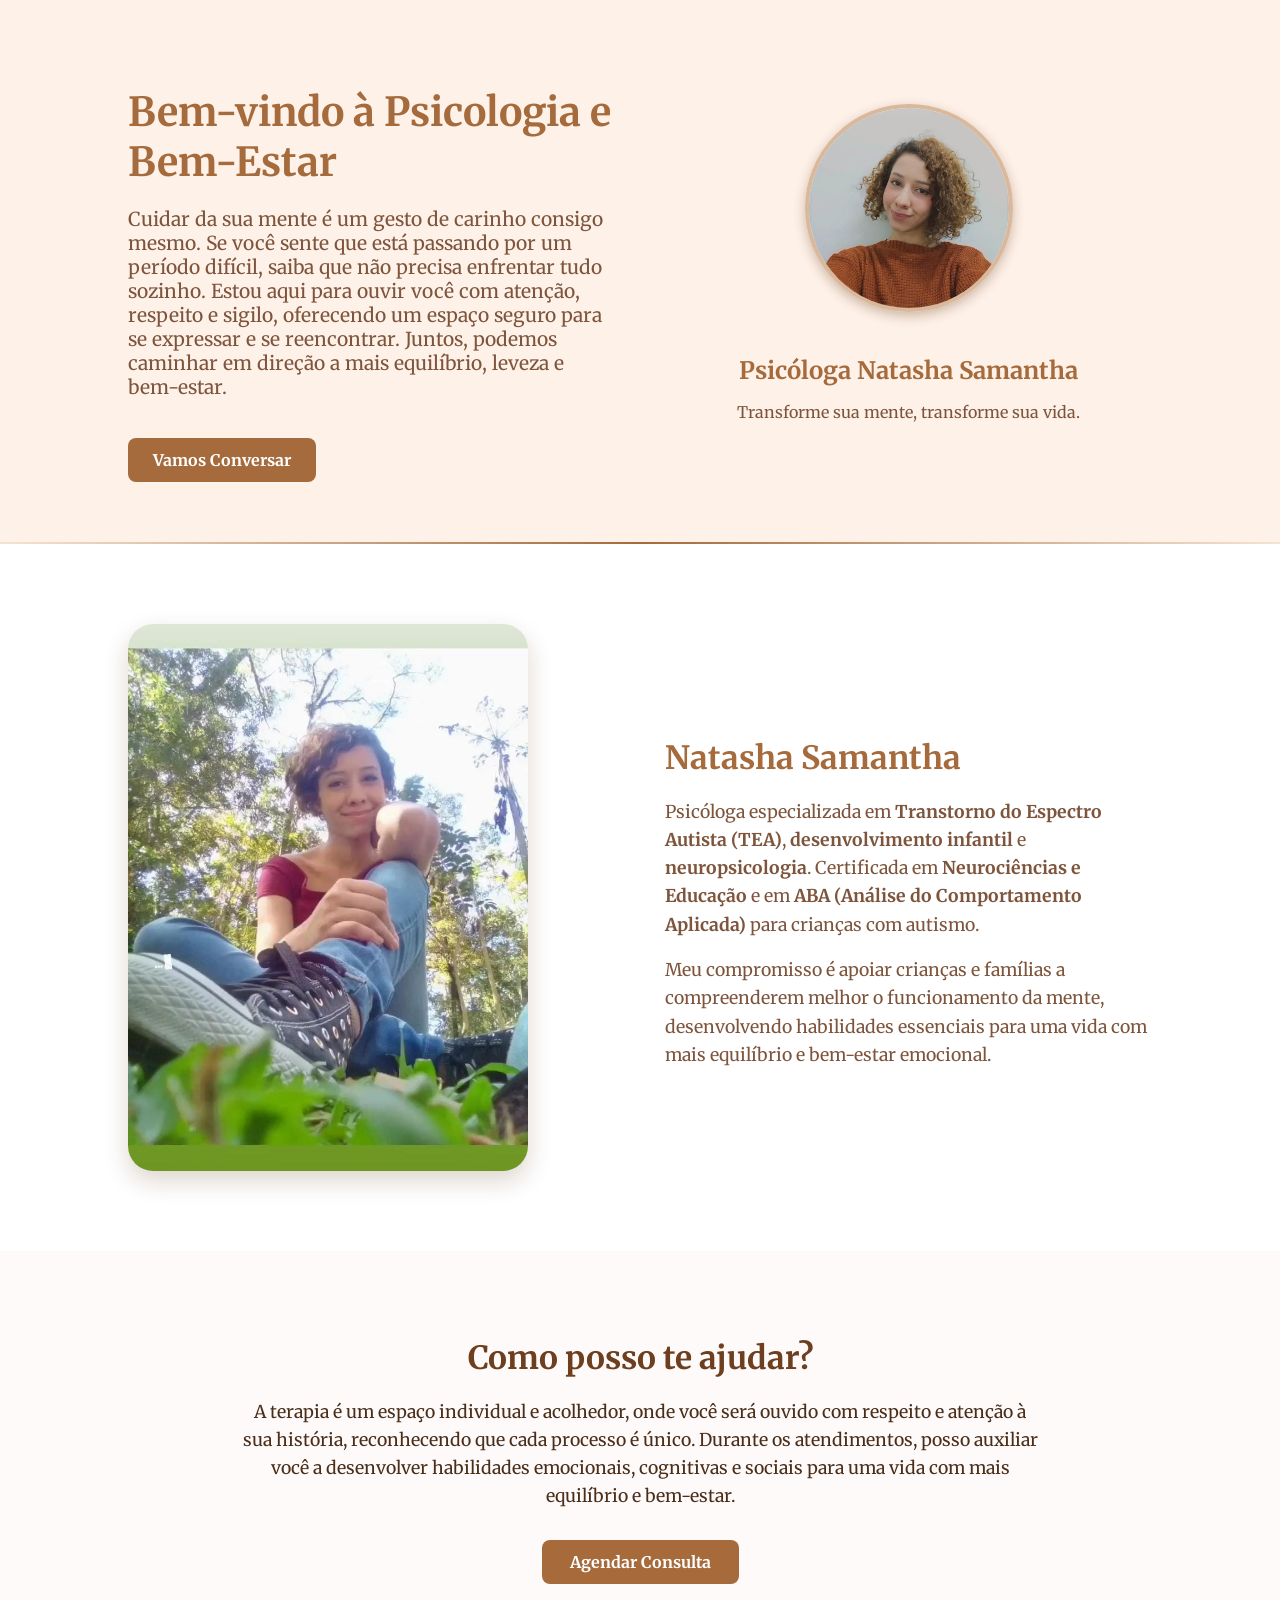
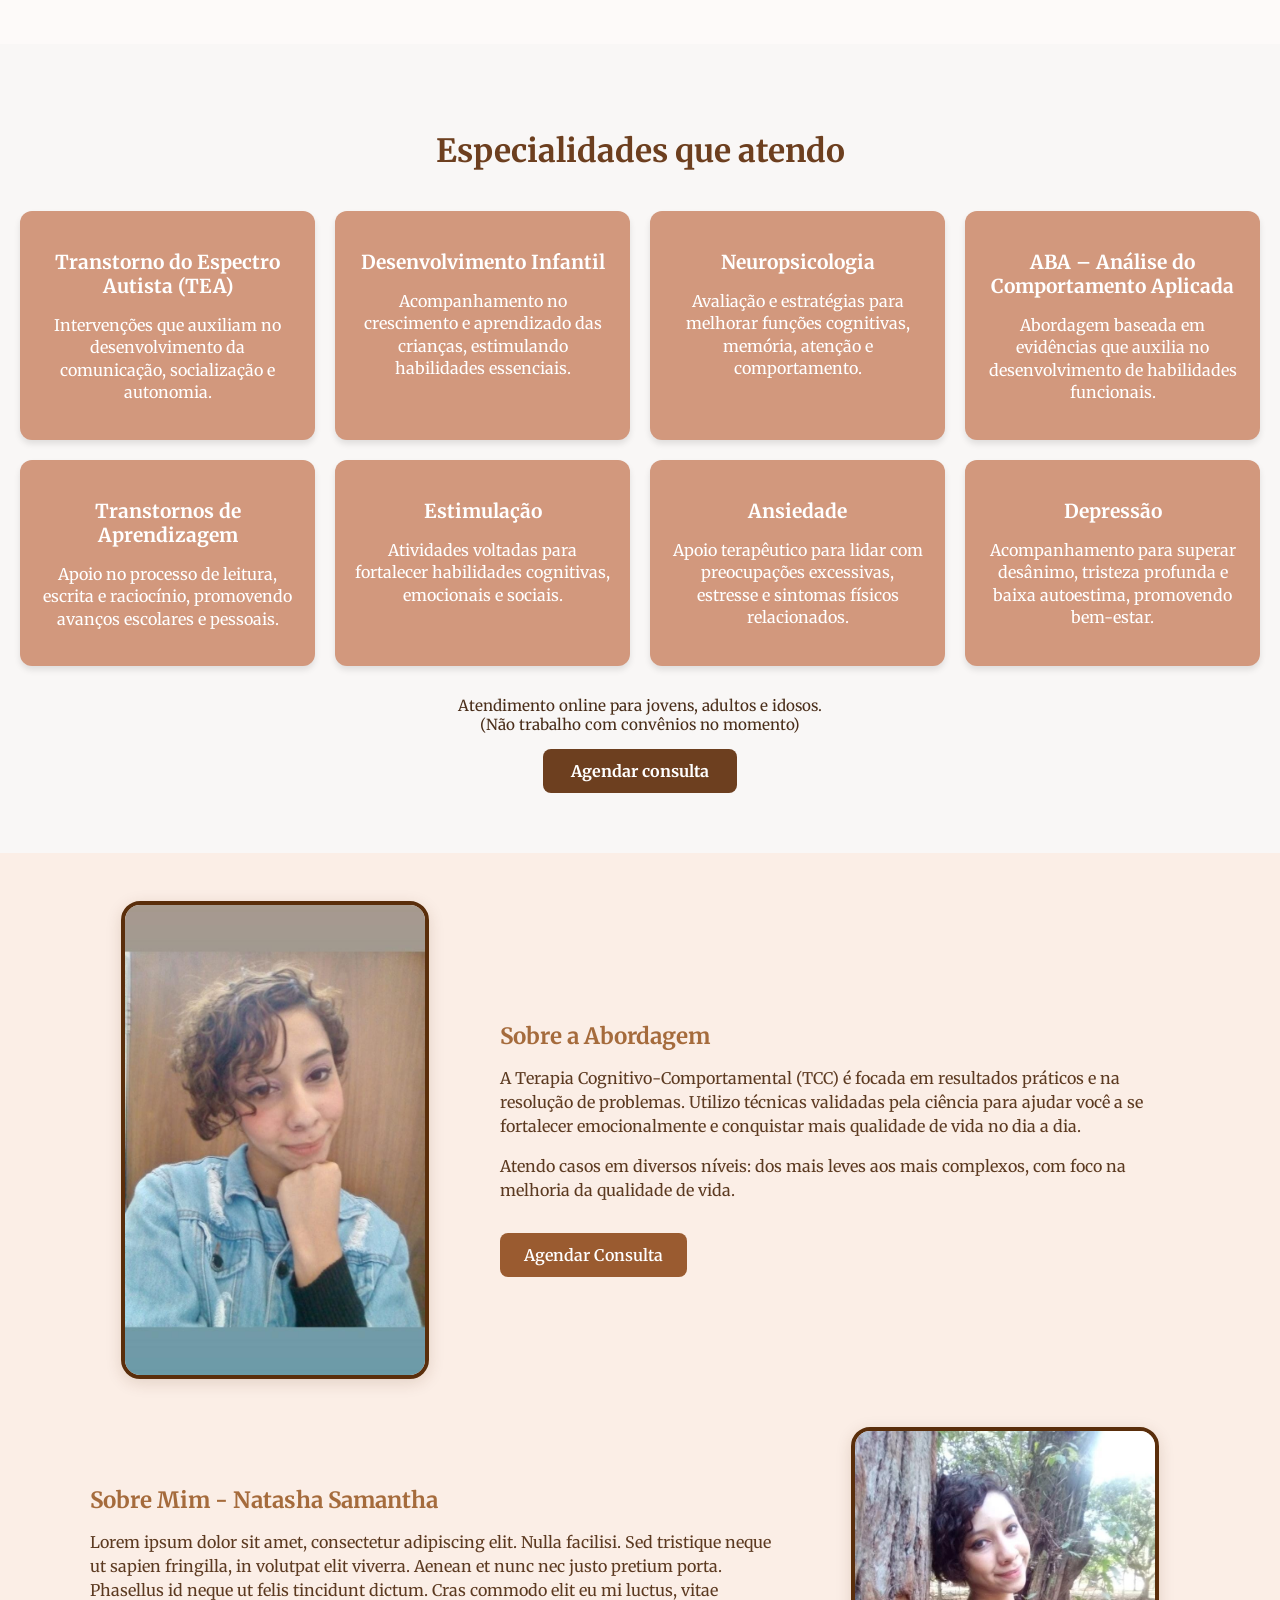
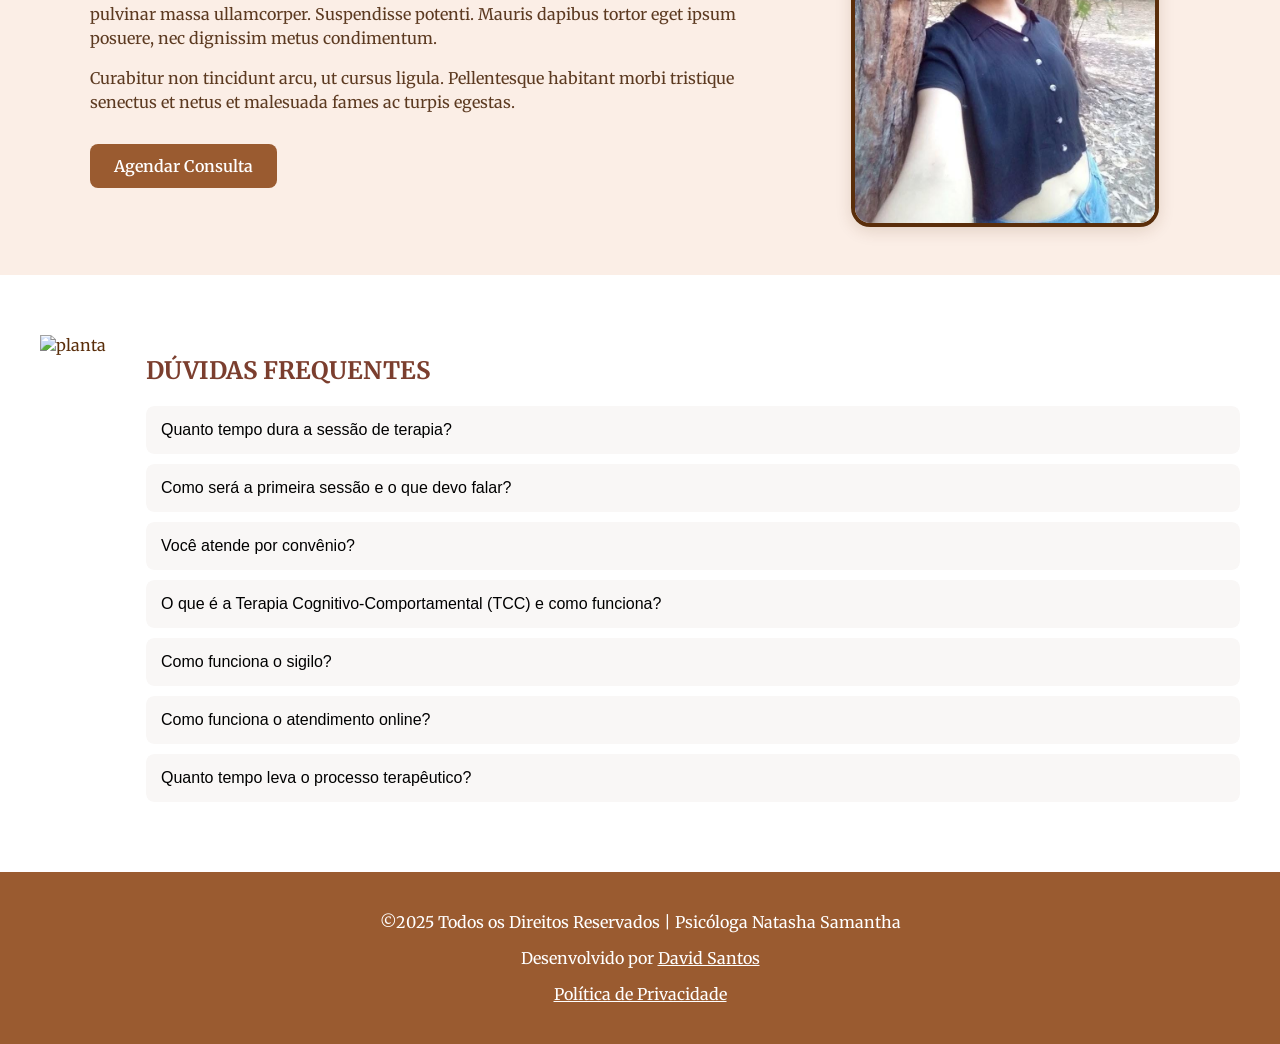
==== commit a8ab17cc: "rodape e politica de privacidade add" ====
--- a/index.html
+++ b/index.html
@@ -271,6 +271,24 @@
   </div>
 </section>
 
-
+<footer class="site-footer">
+    <div class="footer-content">
+      <p>©2025 Todos os Direitos Reservados | Psicóloga Natasha Samantha</p>
+      <p>
+        Desenvolvido por 
+        <a href="https://github.com/davidss93" target="_blank" rel="noopener noreferrer">
+          David Santos
+        </a>
+      </p>
+      <p>
+        <a href="/politica-de-privacidade.html" class="footer-link">Política de Privacidade</a>
+      </p>
+    </div>
+
+   
+  
+  </footer>
+
+ <script src="js/script.js"></script>
   </body>
 </html>
--- a/css/style.css
+++ b/css/style.css
@@ -463,3 +463,56 @@
 .faq-answer p {
   margin: 15px 0;
 }
+
+.site-footer {
+  background: #9A5B30;
+  color: #fff;
+  text-align: center;
+  padding: 24px 0 24px 0; /* aumenta o padding inferior */
+  font-size: 1rem;
+  min-height: 100px;
+  border-bottom: none;
+}
+
+.footer-content {
+  margin-bottom: 0;
+}
+
+.footer-content a,
+.footer-content .footer-link {
+  color: #fff;
+  text-decoration: underline;
+  transition: color 0.2s;
+}
+
+.footer-content a:hover,
+.footer-content .footer-link:hover {
+  color: #fbeee6;
+}
+
+.privacy-img {
+  display: block;
+  margin: 0 auto 16px auto;
+  max-width: 120px;
+}
+
+.privacy-policy {
+  background: transparent;
+  padding: 32px 0 0 0;
+  text-align: center;
+}
+
+.privacy-policy h1 {
+  color: #9A5B30;
+  font-size: 2rem;
+  margin-bottom: 18px;
+  font-weight: bold;
+}
+
+.privacy-policy p {
+  color: #5a2e0b;
+  max-width: 700px;
+  margin: 0 auto 18px auto;
+  font-size: 1.1rem;
+  line-height: 1.7;
+}
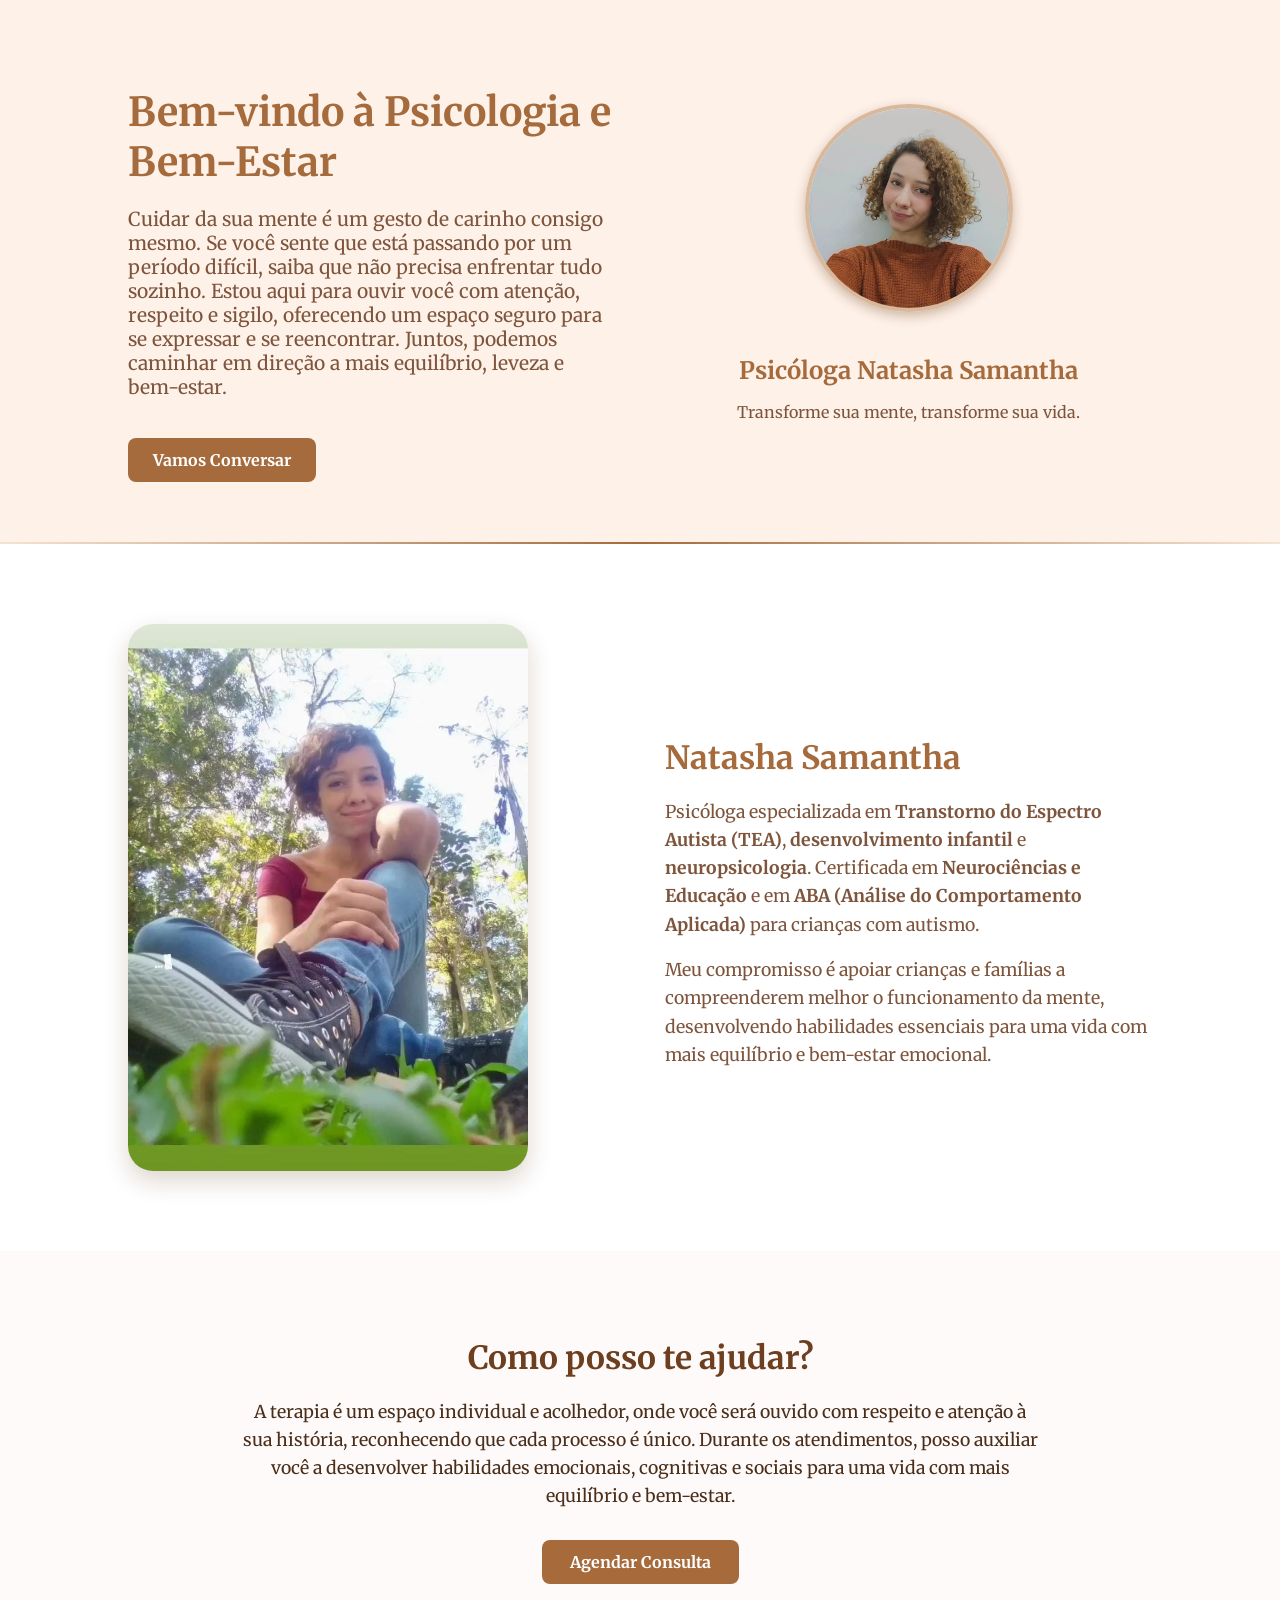
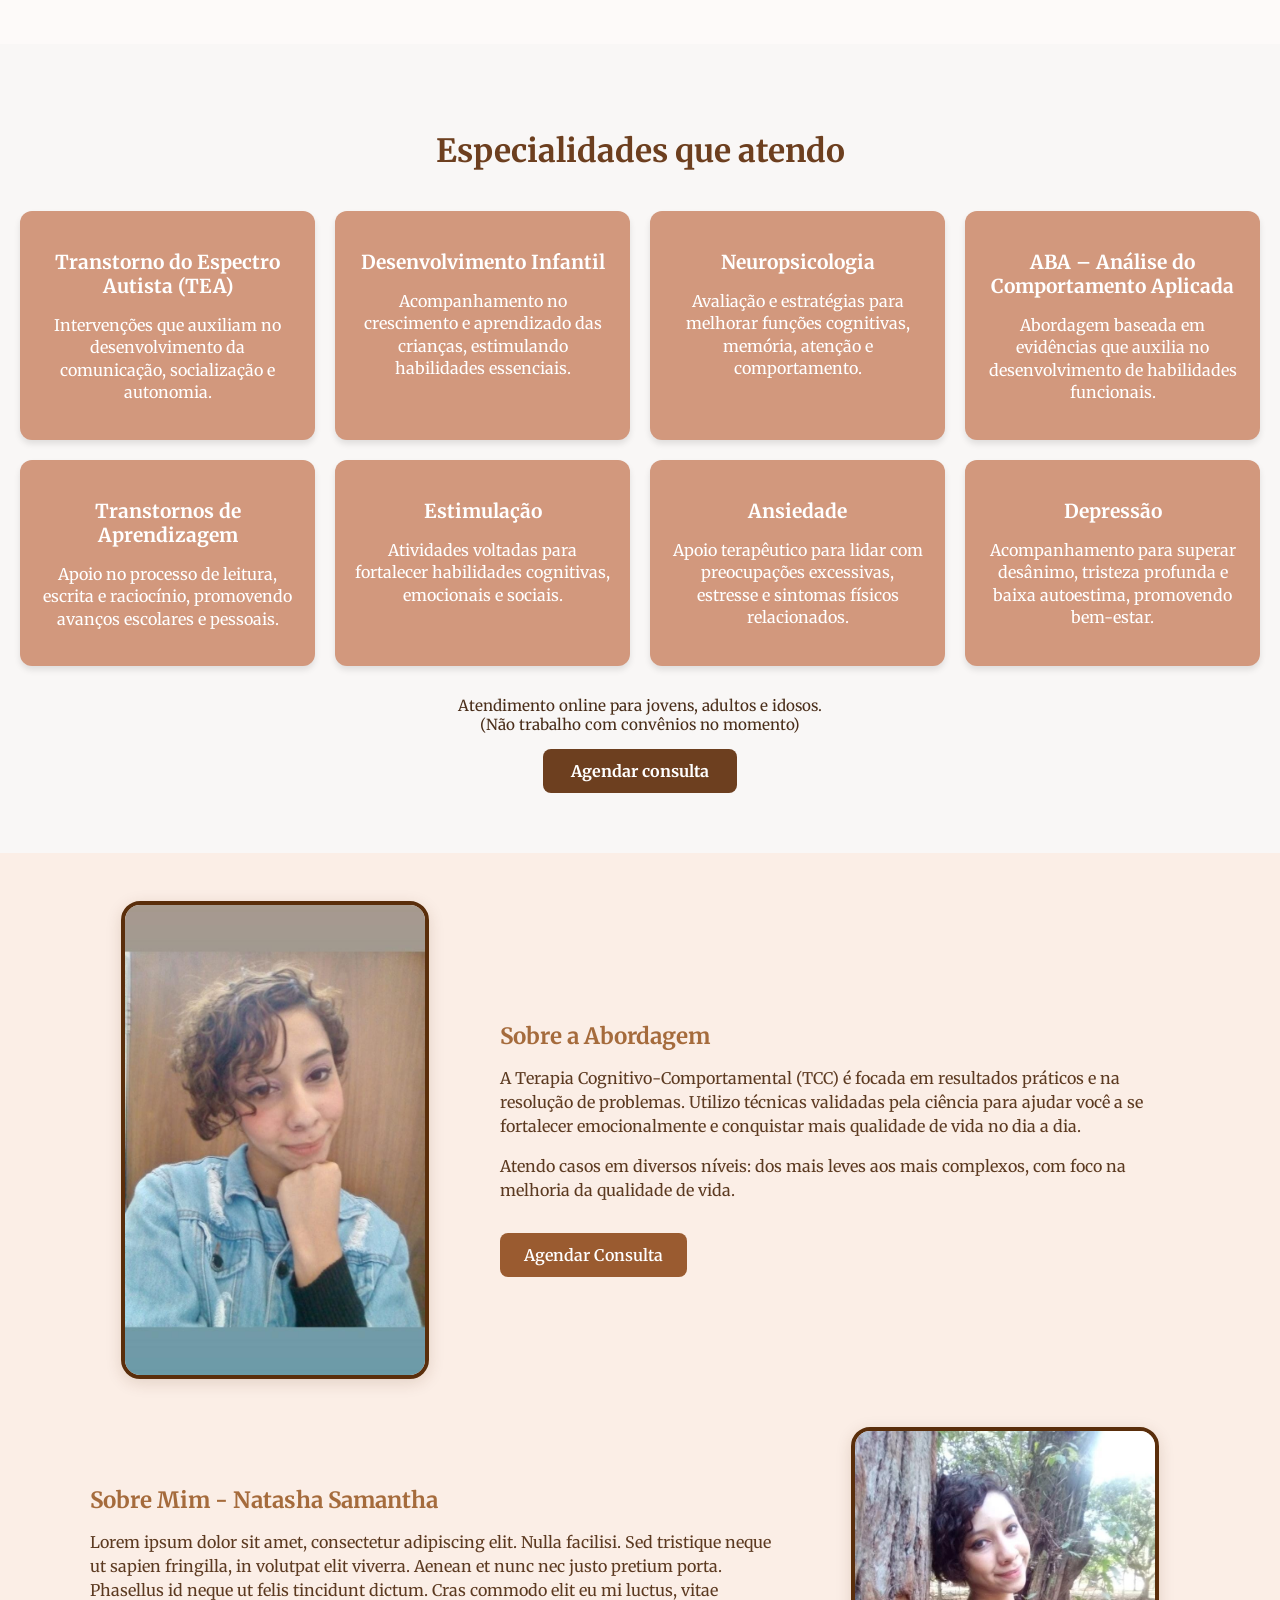
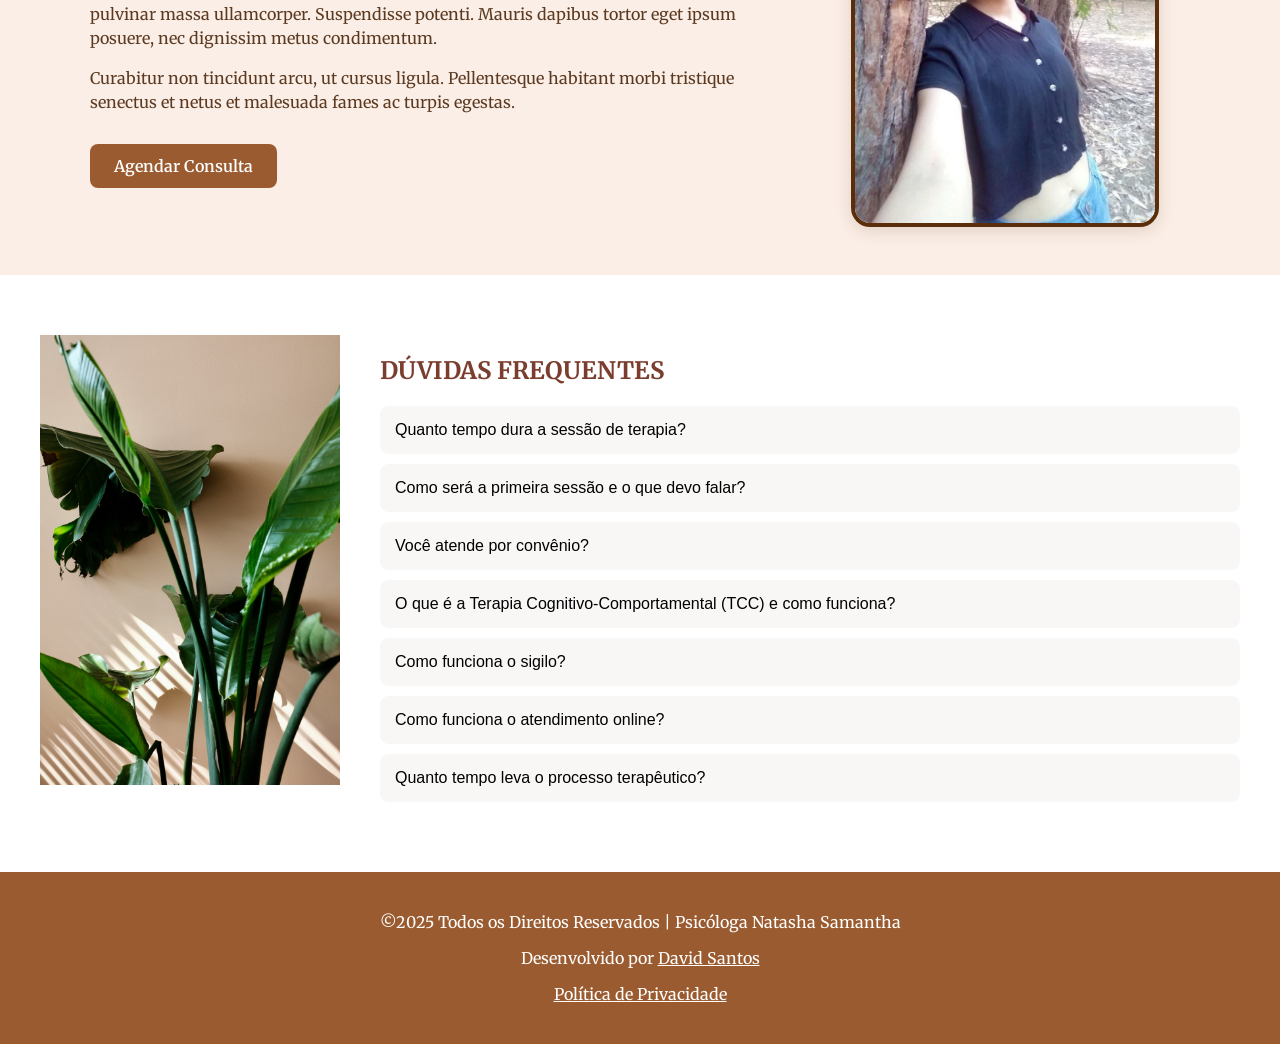
==== commit f8369c8f: "img planta add" ====
--- a/index.html
+++ b/index.html
@@ -212,7 +212,7 @@
   <div class="faq-container">
     <!-- Imagem -->
     <div class="faq-img">
-      <img src="planta.jpg" alt="planta">
+      <img src="img/planta.jpg" alt="planta">
     </div>
 
     <!-- Perguntas -->
--- a/css/style.css
+++ b/css/style.css
@@ -468,7 +468,7 @@
   background: #9A5B30;
   color: #fff;
   text-align: center;
-  padding: 24px 0 24px 0; /* aumenta o padding inferior */
+  padding: 24px 0 24px 0; 
   font-size: 1rem;
   min-height: 100px;
   border-bottom: none;
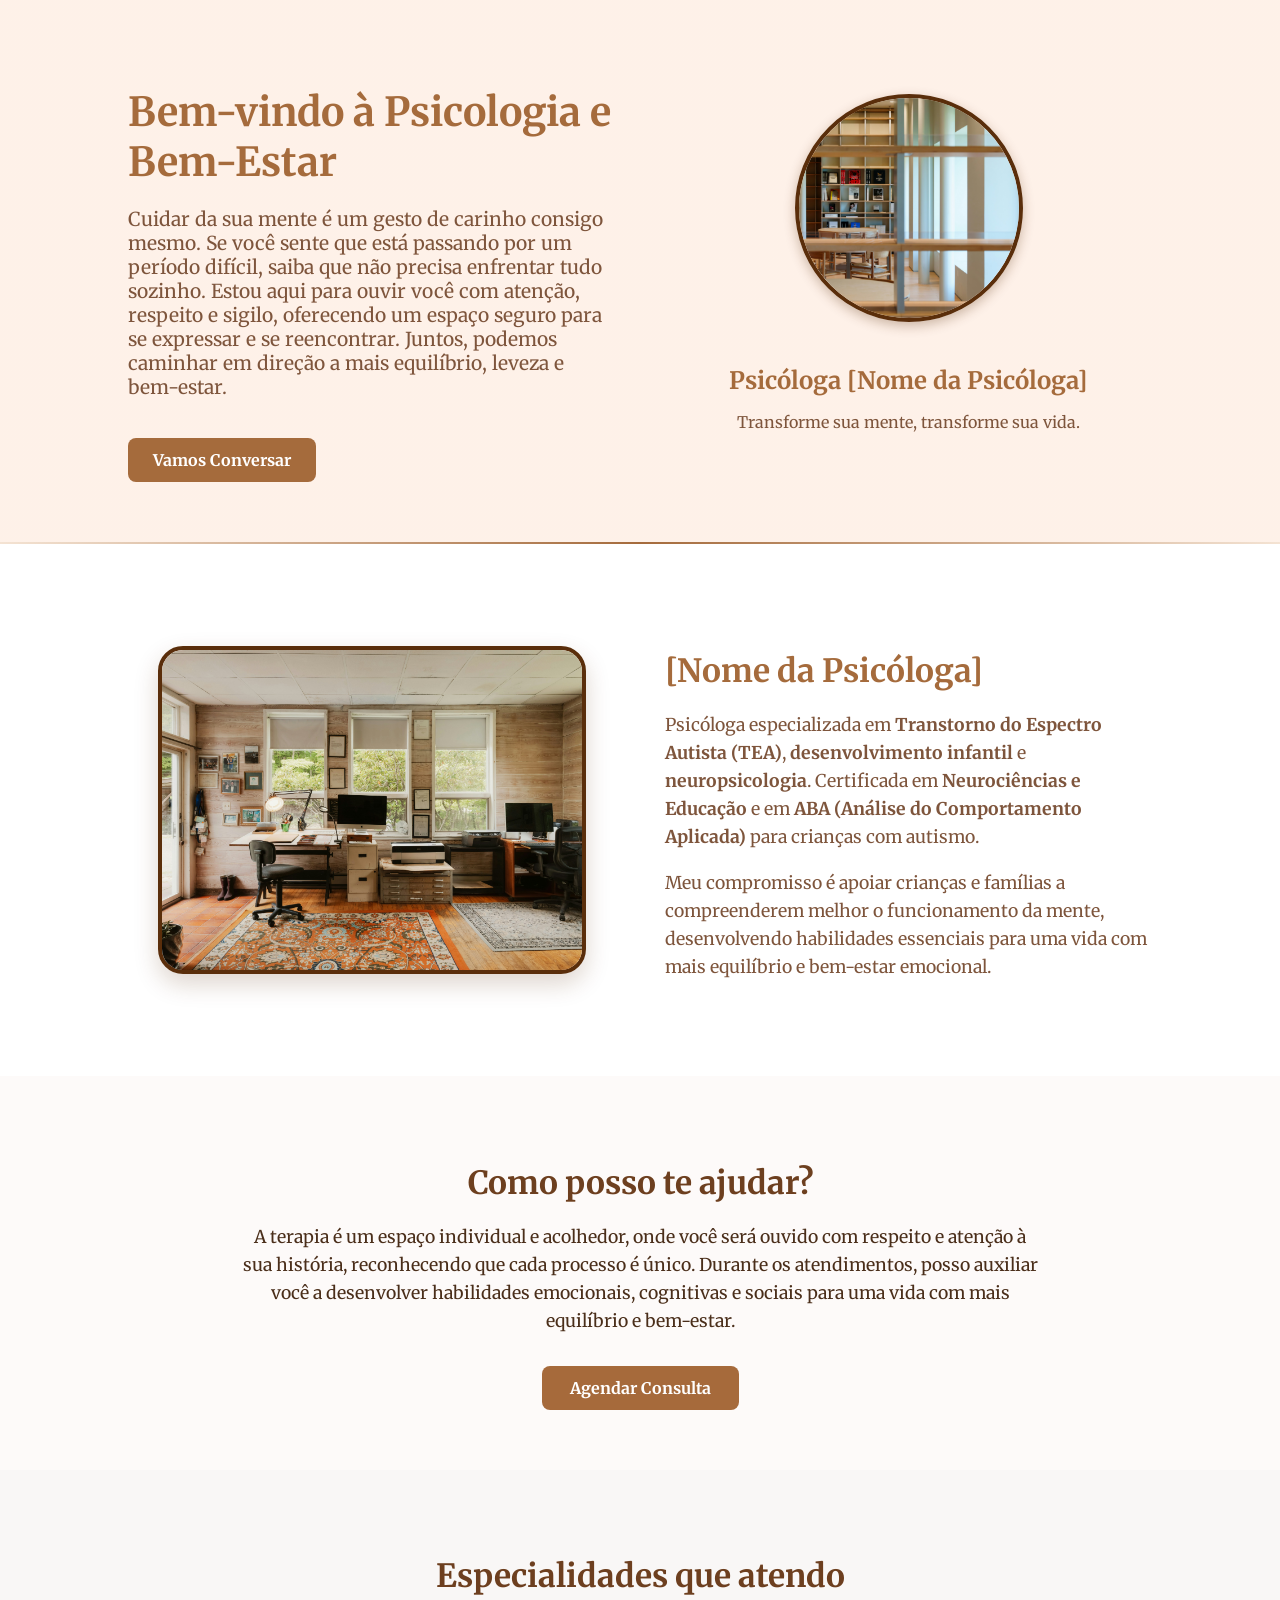
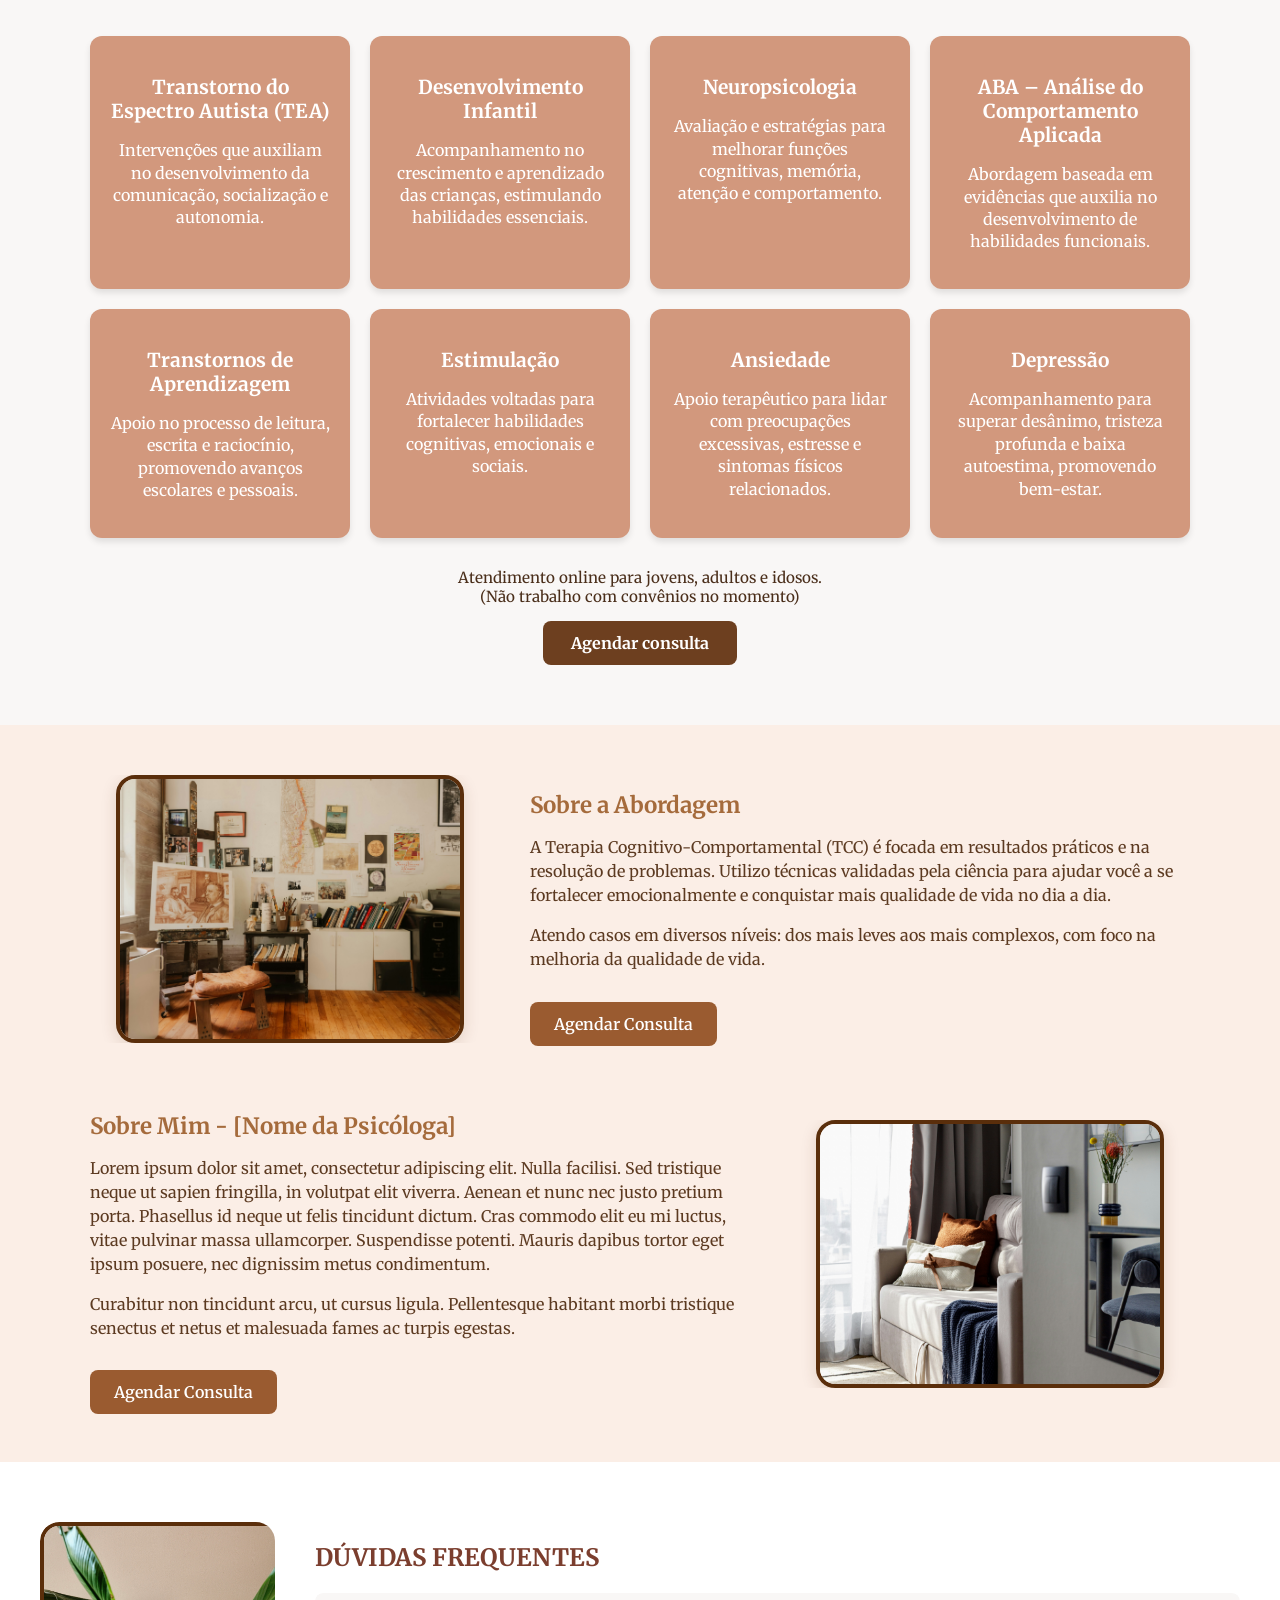
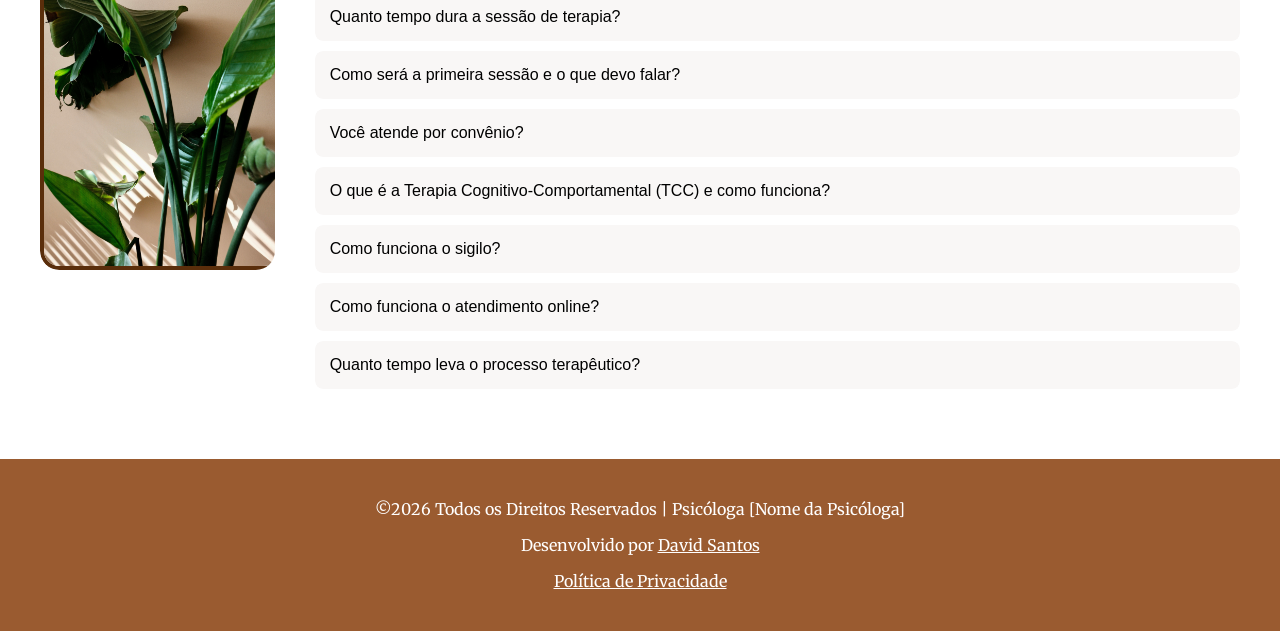
==== commit b3d00d7f: "Atualiza projeto: remove dados pessoais da amiga, adiciona FAQ e política de privacidade, ajustes vi" ====
--- a/index.html
+++ b/index.html
@@ -27,7 +27,7 @@
 
           <!-- Botão do WhatsApp -->
           <a
-            href="https://wa.me/5511951674628?text=Ol%C3%A1%21%20Gostaria%20de%20agendar%20uma%20consulta."
+            href="#"
             target="_blank"
             class="btn-whatsapp"
           >
@@ -39,10 +39,10 @@
         <div class="image-section">
           <img
             src="img/psicologa.jpg"
-            alt="Psicóloga Natasha Samantha"
+            alt="Foto ilustrativa do espaço de atendimento"
             class="profile-pic"
           />
-          <h2>Psicóloga Natasha Samantha</h2>
+          <h2>Psicóloga [Nome da Psicóloga]</h2>
           <p>Transforme sua mente, transforme sua vida.</p>
         </div>
       </div>
@@ -55,14 +55,14 @@
         <!-- Foto arredondada à esquerda -->
         <div class="about-image">
           <img
-            src="img/natasha-floresta.jpg"
-            alt="Natasha Samantha na natureza"
+            src="img/ambiente.jpg"
+            alt="Foto ilustrativa de ambiente aconchegante"
           />
         </div>
 
         <!-- Texto à direita -->
         <div class="about-text">
-          <h2>Natasha Samantha</h2>
+          <h2>[Nome da Psicóloga]</h2>
           <p>
             Psicóloga especializada em
             <strong>Transtorno do Espectro Autista (TEA)</strong>,
@@ -169,7 +169,7 @@
     <!-- Bloco 1: Foto Esquerda -->
     <div class="sobre-item">
       <div class="sobre-img foto-esquerda">
-        <img src="img/foto-esquerda.jpg" alt="">
+        <img src="img/foto-esquerda.jpg" alt="Foto ilustrativa de ambiente de trabalho">
       </div>
       <div class="sobre-texto">
         <h2>Sobre a Abordagem</h2>
@@ -181,14 +181,14 @@
         <p>
           Atendo casos em diversos níveis: dos mais leves aos mais complexos, com foco na melhoria da qualidade de vida.
         </p>
-        <a href="https://wa.me/5511961491013" class="btn">Agendar Consulta</a>
+        <a href="#" class="btn">Agendar Consulta</a>
       </div>
     </div>
 
     <!-- Bloco 2: Foto Direita -->
     <div class="sobre-item ">
       <div class="sobre-texto">
-        <h2>Sobre Mim - Natasha Samantha</h2>
+        <h2>Sobre Mim - [Nome da Psicóloga]</h2>
         <p>
           Lorem ipsum dolor sit amet, consectetur adipiscing elit. Nulla facilisi. Sed tristique neque ut sapien 
           fringilla, in volutpat elit viverra. Aenean et nunc nec justo pretium porta. Phasellus id neque ut felis 
@@ -199,10 +199,10 @@
           Curabitur non tincidunt arcu, ut cursus ligula. Pellentesque habitant morbi tristique senectus et netus 
           et malesuada fames ac turpis egestas.
         </p>
-        <a href="https://wa.me/5511961491013" class="btn">Agendar Consulta</a>
+        <a href="#" class="btn">Agendar Consulta</a>
       </div>
       <div class="sobre-img foto-direita">
-        <img src="img/foto-direita.jpg" alt="">
+        <img src="img/foto-direita.jpg" alt="Foto ilustrativa de ambiente acolhedor">
       </div>
     </div>
   </div>
@@ -222,49 +222,49 @@
       <div class="faq-item">
         <button class="faq-question">Quanto tempo dura a sessão de terapia?</button>
         <div class="faq-answer">
-          <p>Lorem ipsum dolor sit amet, consectetur adipiscing elit.</p>
+          <p>Normalmente, cada sessão dura entre 45 e 50 minutos, seguindo um padrão amplamente adotado na prática clínica. Esse tempo é pensado para permitir um espaço de escuta consistente, sem ser cansativo, e costuma acontecer uma vez por semana, no mesmo horário, para criar uma rotina terapêutica.</p>
         </div>
       </div>
 
       <div class="faq-item">
         <button class="faq-question">Como será a primeira sessão e o que devo falar?</button>
         <div class="faq-answer">
-          <p>Lorem ipsum dolor sit amet, consectetur adipiscing elit.</p>
+          <p>A primeira sessão costuma ser um momento de acolhimento e escuta inicial, chamado de anamnese. Nela, você pode falar sobre o que te motivou a buscar terapia, um pouco da sua história e o que espera do processo. Não existe certo ou errado: o espaço é seu, e você fala no seu tempo.</p>
         </div>
       </div>
 
       <div class="faq-item">
         <button class="faq-question">Você atende por convênio?</button>
         <div class="faq-answer">
-          <p>Lorem ipsum dolor sit amet, consectetur adipiscing elit.</p>
+          <p>No momento, os atendimentos são particulares, sem convênio. Alguns planos de saúde oferecem reembolso parcial para consultas psicológicas — vale a pena consultar diretamente sua operadora sobre essa possibilidade.</p>
         </div>
       </div>
 
       <div class="faq-item">
         <button class="faq-question">O que é a Terapia Cognitivo-Comportamental (TCC) e como funciona?</button>
         <div class="faq-answer">
-          <p>Lorem ipsum dolor sit amet, consectetur adipiscing elit.</p>
+          <p>A TCC é uma abordagem terapêutica com forte respaldo científico, que parte da ideia de que pensamentos, emoções e comportamentos estão interligados. O trabalho é focado em identificar padrões de pensamento que geram sofrimento e desenvolver estratégias práticas para lidar com eles no dia a dia.</p>
         </div>
       </div>
 
       <div class="faq-item">
         <button class="faq-question">Como funciona o sigilo?</button>
         <div class="faq-answer">
-          <p>Lorem ipsum dolor sit amet, consectetur adipiscing elit.</p>
+          <p>O sigilo profissional é um princípio ético fundamental da Psicologia, previsto no Código de Ética Profissional do Psicólogo (Conselho Federal de Psicologia). Tudo o que é conversado durante as sessões é confidencial, exceto em situações previstas por lei, como risco iminente à vida do paciente ou de terceiros.</p>
         </div>
       </div>
 
       <div class="faq-item">
         <button class="faq-question">Como funciona o atendimento online?</button>
         <div class="faq-answer">
-          <p>Lorem ipsum dolor sit amet, consectetur adipiscing elit.</p>
+          <p>O atendimento online é realizado por videochamada, em plataforma segura, e segue as mesmas diretrizes éticas e de sigilo do atendimento presencial, conforme regulamentação do Conselho Federal de Psicologia para a psicoterapia mediada por tecnologia. Você só precisa de um local tranquilo e privado para a sessão.</p>
         </div>
       </div>
 
       <div class="faq-item">
         <button class="faq-question">Quanto tempo leva o processo terapêutico?</button>
         <div class="faq-answer">
-          <p>Lorem ipsum dolor sit amet, consectetur adipiscing elit.</p>
+          <p>Não existe um prazo fixo: cada processo terapêutico é único e depende dos objetivos, da demanda trazida e do ritmo de cada pessoa. Alguns processos são mais breves e focados em uma questão específica, enquanto outros são mais longos e voltados para um autoconhecimento mais amplo. Isso costuma ser conversado e ajustado ao longo do acompanhamento.</p>
         </div>
       </div>
     </div>
@@ -273,7 +273,7 @@
 
 <footer class="site-footer">
     <div class="footer-content">
-      <p>©2025 Todos os Direitos Reservados | Psicóloga Natasha Samantha</p>
+      <p>©2026 Todos os Direitos Reservados | Psicóloga [Nome da Psicóloga]</p>
       <p>
         Desenvolvido por 
         <a href="https://github.com/davidss93" target="_blank" rel="noopener noreferrer">
@@ -291,4 +291,4 @@
 
  <script src="js/script.js"></script>
   </body>
-</html>
+</html>
--- a/css/style.css
+++ b/css/style.css
@@ -72,13 +72,18 @@
 }
 
 .profile-pic {
-  width: 200px;
-  height: 200px;
+  width: 220px;
+  height: 220px;
   object-fit: cover;
   border-radius: 50%;
-  border: 4px solid #d9b89c;
+  border: 4px solid #5a2e0b;
   box-shadow: 0 4px 12px rgba(90, 46, 11, 0.3);
   margin-bottom: 20px;
+  transition: transform 0.3s ease;
+}
+
+.profile-pic:hover {
+  transform: scale(1.05);
 }
 
 .image-section h2 {
@@ -137,11 +142,19 @@
 
 .about-image img {
   width: 100%;
-  max-width: 400px;
+  max-width: 420px;
+  height: 320px;
   border-radius: 25px; /* Bordas arredondadas */
+  border: 4px solid #5a2e0b;
   box-shadow: 0 10px 25px rgba(90, 46, 11, 0.2);
   object-fit: cover;
   display: block;
+  margin: 0 auto;
+  transition: transform 0.3s ease;
+}
+
+.about-image img:hover {
+  transform: scale(1.05);
 }
 
 /* Texto */
@@ -171,7 +184,8 @@
   }
 
   .about-image img {
-    max-width: 300px;
+    max-width: 320px;
+    height: 240px;
     border-radius: 20px;
   }
 }
@@ -248,6 +262,8 @@
   grid-template-columns: repeat(auto-fit, minmax(250px, 1fr));
   gap: 20px;
   justify-content: center;
+  max-width: 1100px;
+  margin: 0 auto;
 }
 
 .especialidades .card {
@@ -319,26 +335,28 @@
 
 /* Imagens */
 .sobre-img {
-  flex: 0 0 370px; /* imagem maior */
+  flex: 0 0 400px; /* imagem maior */
   display: flex;
   justify-content: center;
   align-items: center;
+  overflow: hidden;
+  border-radius: 1.2rem;
 }
 
 .sobre-img img {
   width: 100%;
-  max-width: 300px;
-  height: auto;
+  max-width: 340px;
+  height: 260px;
   border-radius: 1.2rem;
   border: 4px solid #5a2e0b;
   box-shadow: 0 4px 16px rgba(90, 46, 11, 0.15);
   object-fit: cover;
   display: block;
-}
-
-.foto-esquerda,
-.foto-direita {
-  border: none;
+  transition: transform 0.3s ease;
+}
+
+.sobre-img img:hover {
+  transform: scale(1.08);
 }
 
 /* Texto */
@@ -370,7 +388,8 @@
     gap: 1.2rem;
   }
   .sobre-img img {
-    max-width: 220px;
+    max-width: 280px;
+    height: 220px;
   }
   .sobre-texto h2 {
     font-size: 1.1rem;
@@ -415,9 +434,25 @@
   margin: 0 auto;
 }
 
+.faq-img {
+  overflow: hidden;
+  border-radius: 1.2rem;
+}
+
 .faq-img img {
+  width: 100%;
   max-width: 300px;
-  height: auto;
+  height: 340px;
+  border-radius: 1.2rem;
+  border: 4px solid #5a2e0b;
+  box-shadow: 0 4px 16px rgba(90, 46, 11, 0.15);
+  object-fit: cover;
+  display: block;
+  transition: transform 0.3s ease;
+}
+
+.faq-img img:hover {
+  transform: scale(1.08);
 }
 
 .faq-content {
@@ -515,4 +550,4 @@
   margin: 0 auto 18px auto;
   font-size: 1.1rem;
   line-height: 1.7;
-}
+}
